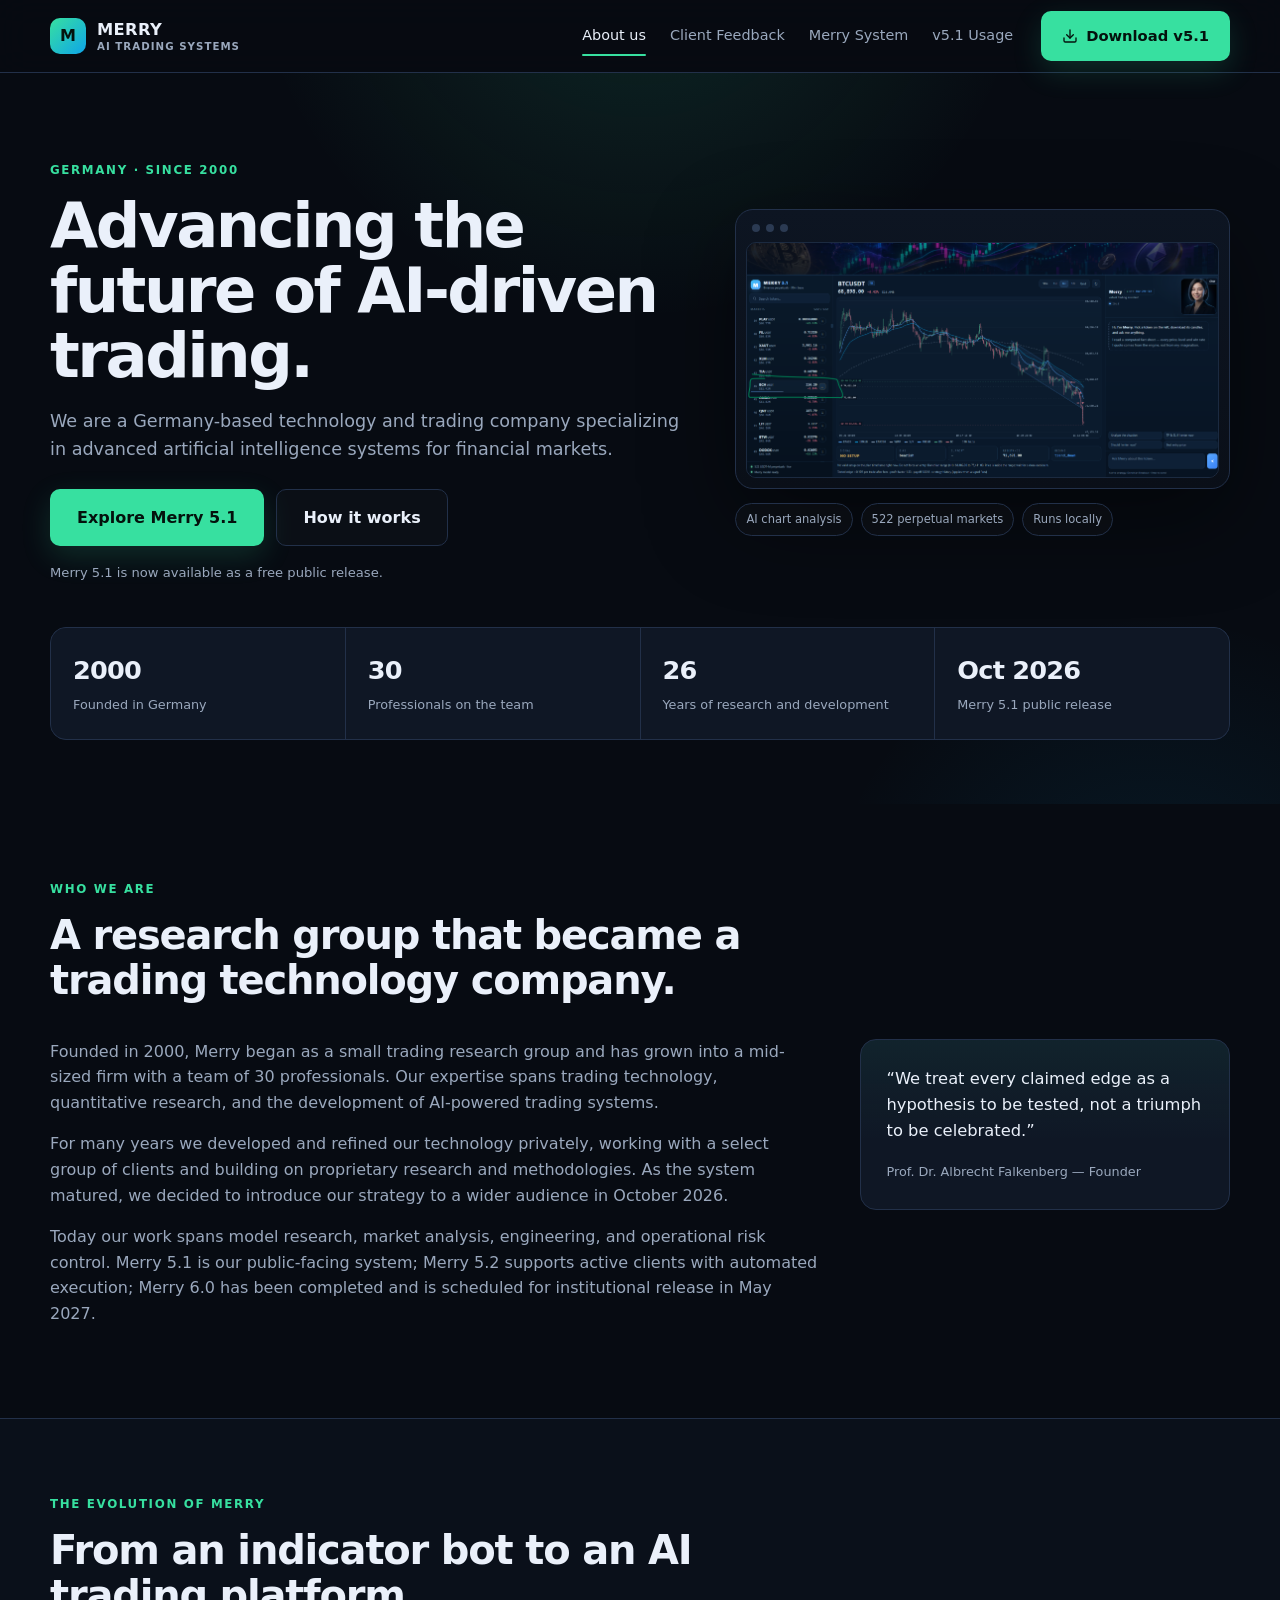
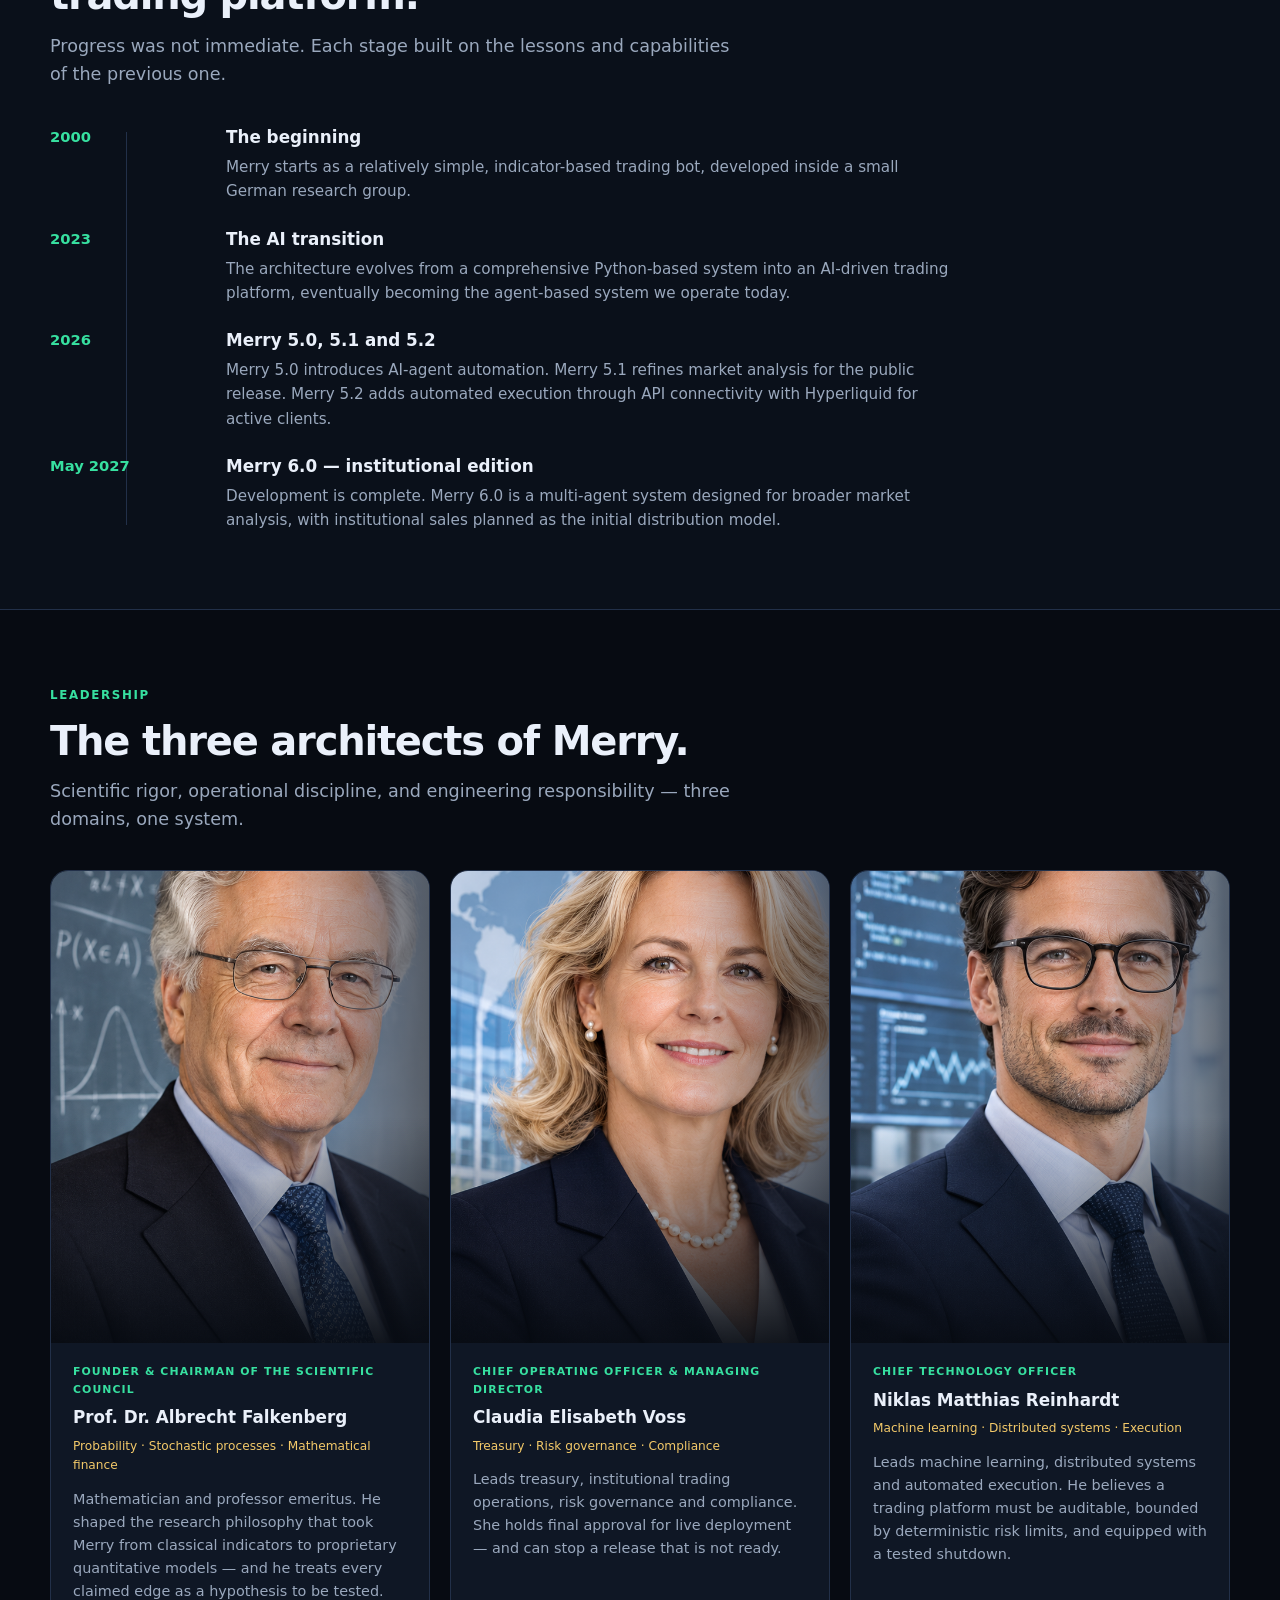
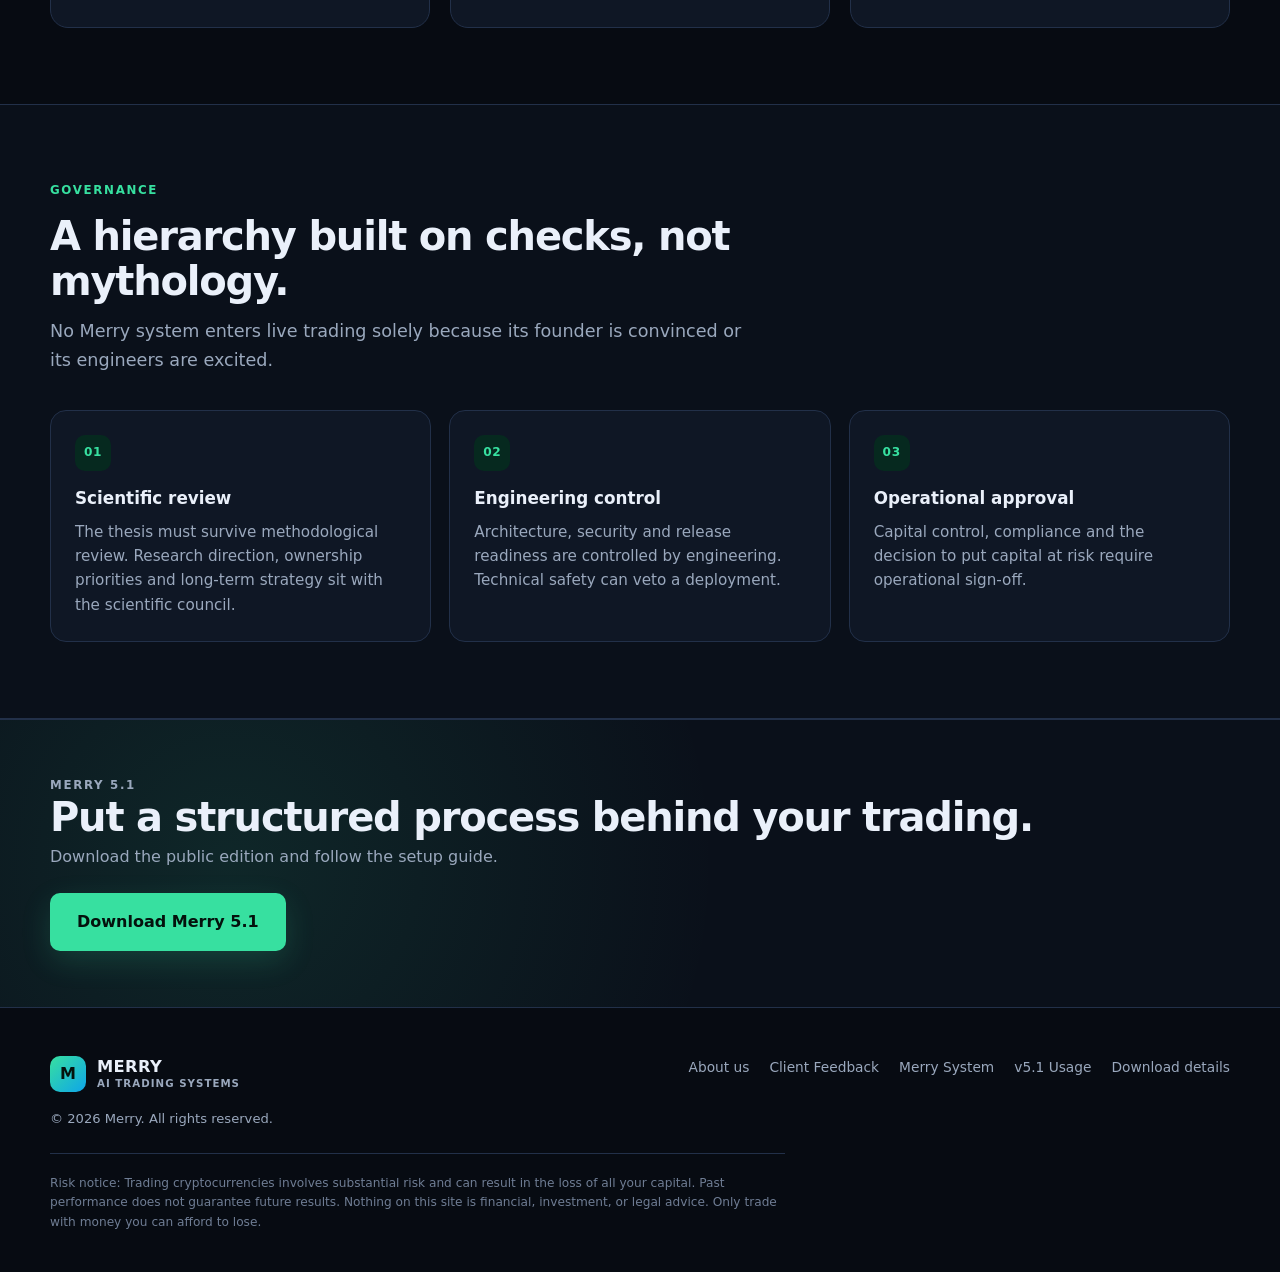
==== index.html @ 929f6ac3 "Add Merry 5.1 marketing website Static site with About, Client Feedback, Merry System, v5.1 Usage, a" ====
<!DOCTYPE html>
<html lang="en">
<head>
  <meta charset="UTF-8">
  <meta name="viewport" content="width=device-width, initial-scale=1.0">
  <title>About Us — Merry | AI Trading Systems</title>
  <meta name="description" content="Merry is a Germany-based technology and trading company founded in 2000, specializing in AI systems for financial markets. Meet the team behind Merry 5.1.">
  <link rel="stylesheet" href="styles.css">
</head>
<body>
  <header class="site-header">
    <div class="container header-inner">
      <a class="brand" href="index.html">
        <span class="brand-mark">M</span>
        <span class="brand-name">MERRY<small>AI Trading Systems</small></span>
      </a>
      <nav class="nav">
        <a href="index.html" class="active">About us</a>
        <a href="testimonials.html">Client Feedback</a>
        <a href="system.html">Merry System</a>
        <a href="guide.html">v5.1 Usage</a>
      </nav>
      <a class="btn btn-primary header-cta" href="https://github.com/MerryBestTrading/Merry_5.1/releases/download/v5.1/Merry_5.1.rar">
        <svg width="16" height="16" viewBox="0 0 24 24" fill="none" stroke="currentColor" stroke-width="2" stroke-linecap="round" stroke-linejoin="round" aria-hidden="true"><path d="M21 15v4a2 2 0 0 1-2 2H5a2 2 0 0 1-2-2v-4"/><polyline points="7 10 12 15 17 10"/><line x1="12" y1="15" x2="12" y2="3"/></svg>
        Download v5.1
      </a>
    </div>
  </header>

  <main>
    <section class="hero">
      <div class="container">
        <div class="hero-grid">
          <div class="hero-copy">
            <p class="eyebrow">Germany · Since 2000</p>
            <h1>Advancing the future of AI-driven trading.</h1>
            <p class="lead">We are a Germany-based technology and trading company specializing in advanced artificial intelligence systems for financial markets.</p>
            <div class="actions">
              <a class="btn btn-primary btn-large" href="system.html">Explore Merry 5.1</a>
              <a class="btn btn-ghost btn-large" href="guide.html">How it works</a>
            </div>
            <p class="fineprint">Merry 5.1 is now available as a free public release.</p>
          </div>
          <div class="hero-visual">
            <div class="app-frame">
              <div class="app-bar"><span></span><span></span><span></span></div>
              <img src="assets/usage/04.png" alt="The Merry 5.1 interface showing a BTCUSDT chart and the Merry assistant">
            </div>
            <div class="hero-chips">
              <span class="chip">AI chart analysis</span>
              <span class="chip">522 perpetual markets</span>
              <span class="chip">Runs locally</span>
            </div>
          </div>
        </div>

        <div class="stats">
          <div class="stat"><strong>2000</strong><span>Founded in Germany</span></div>
          <div class="stat"><strong>30</strong><span>Professionals on the team</span></div>
          <div class="stat"><strong>26</strong><span>Years of research and development</span></div>
          <div class="stat"><strong>Oct 2026</strong><span>Merry 5.1 public release</span></div>
        </div>
      </div>
    </section>

    <section class="section">
      <div class="container">
        <div class="section-head">
          <p class="eyebrow">Who we are</p>
          <h2>A research group that became a trading technology company.</h2>
        </div>
        <div class="split">
          <div>
            <p>Founded in 2000, Merry began as a small trading research group and has grown into a mid-sized firm with a team of 30 professionals. Our expertise spans trading technology, quantitative research, and the development of AI-powered trading systems.</p>
            <p>For many years we developed and refined our technology privately, working with a select group of clients and building on proprietary research and methodologies. As the system matured, we decided to introduce our strategy to a wider audience in October 2026.</p>
            <p>Today our work spans model research, market analysis, engineering, and operational risk control. Merry 5.1 is our public-facing system; Merry 5.2 supports active clients with automated execution; Merry 6.0 has been completed and is scheduled for institutional release in May 2027.</p>
          </div>
          <aside class="quote-card">
            <p>“We treat every claimed edge as a hypothesis to be tested, not a triumph to be celebrated.”</p>
            <cite>Prof. Dr. Albrecht Falkenberg — Founder</cite>
          </aside>
        </div>
      </div>
    </section>

    <section class="section section-alt">
      <div class="container">
        <div class="section-head">
          <p class="eyebrow">The evolution of Merry</p>
          <h2>From an indicator bot to an AI trading platform.</h2>
          <p class="lead">Progress was not immediate. Each stage built on the lessons and capabilities of the previous one.</p>
        </div>
        <div class="timeline">
          <div class="tl-item">
            <span class="tl-year">2000</span>
            <div>
              <h3>The beginning</h3>
              <p>Merry starts as a relatively simple, indicator-based trading bot, developed inside a small German research group.</p>
            </div>
          </div>
          <div class="tl-item">
            <span class="tl-year">2023</span>
            <div>
              <h3>The AI transition</h3>
              <p>The architecture evolves from a comprehensive Python-based system into an AI-driven trading platform, eventually becoming the agent-based system we operate today.</p>
            </div>
          </div>
          <div class="tl-item">
            <span class="tl-year">2026</span>
            <div>
              <h3>Merry 5.0, 5.1 and 5.2</h3>
              <p>Merry 5.0 introduces AI-agent automation. Merry 5.1 refines market analysis for the public release. Merry 5.2 adds automated execution through API connectivity with Hyperliquid for active clients.</p>
            </div>
          </div>
          <div class="tl-item">
            <span class="tl-year">May 2027</span>
            <div>
              <h3>Merry 6.0 — institutional edition</h3>
              <p>Development is complete. Merry 6.0 is a multi-agent system designed for broader market analysis, with institutional sales planned as the initial distribution model.</p>
            </div>
          </div>
        </div>
      </div>
    </section>

    <section class="section">
      <div class="container">
        <div class="section-head">
          <p class="eyebrow">Leadership</p>
          <h2>The three architects of Merry.</h2>
          <p class="lead">Scientific rigor, operational discipline, and engineering responsibility — three domains, one system.</p>
        </div>
        <div class="team-grid">
          <article class="team-card">
            <div class="team-photo">
              <img src="assets/team/albrecht-portrait.png" alt="Prof. Dr. Albrecht Falkenberg">
            </div>
            <div class="team-body">
              <p class="team-role">Founder &amp; Chairman of the Scientific Council</p>
              <h3>Prof. Dr. Albrecht Falkenberg</h3>
              <p class="team-focus">Probability · Stochastic processes · Mathematical finance</p>
              <p>Mathematician and professor emeritus. He shaped the research philosophy that took Merry from classical indicators to proprietary quantitative models — and he treats every claimed edge as a hypothesis to be tested.</p>
            </div>
          </article>
          <article class="team-card">
            <div class="team-photo">
              <img src="assets/team/elisabeth-portrait.png" alt="Claudia Elisabeth Voss">
            </div>
            <div class="team-body">
              <p class="team-role">Chief Operating Officer &amp; Managing Director</p>
              <h3>Claudia Elisabeth Voss</h3>
              <p class="team-focus">Treasury · Risk governance · Compliance</p>
              <p>Leads treasury, institutional trading operations, risk governance and compliance. She holds final approval for live deployment — and can stop a release that is not ready.</p>
            </div>
          </article>
          <article class="team-card">
            <div class="team-photo">
              <img src="assets/team/niklas-portrait.png" alt="Niklas Matthias Reinhardt">
            </div>
            <div class="team-body">
              <p class="team-role">Chief Technology Officer</p>
              <h3>Niklas Matthias Reinhardt</h3>
              <p class="team-focus">Machine learning · Distributed systems · Execution</p>
              <p>Leads machine learning, distributed systems and automated execution. He believes a trading platform must be auditable, bounded by deterministic risk limits, and equipped with a tested shutdown.</p>
            </div>
          </article>
        </div>
      </div>
    </section>

    <section class="section section-alt">
      <div class="container">
        <div class="section-head">
          <p class="eyebrow">Governance</p>
          <h2>A hierarchy built on checks, not mythology.</h2>
          <p class="lead">No Merry system enters live trading solely because its founder is convinced or its engineers are excited.</p>
        </div>
        <div class="grid grid-3">
          <article class="card">
            <div class="icon">01</div>
            <h3>Scientific review</h3>
            <p>The thesis must survive methodological review. Research direction, ownership priorities and long-term strategy sit with the scientific council.</p>
          </article>
          <article class="card">
            <div class="icon">02</div>
            <h3>Engineering control</h3>
            <p>Architecture, security and release readiness are controlled by engineering. Technical safety can veto a deployment.</p>
          </article>
          <article class="card">
            <div class="icon">03</div>
            <h3>Operational approval</h3>
            <p>Capital control, compliance and the decision to put capital at risk require operational sign-off.</p>
          </article>
        </div>
      </div>
    </section>

    <section class="cta-band">
      <div class="container cta-inner">
        <div>
          <p class="eyebrow">Merry 5.1</p>
          <h2>Put a structured process behind your trading.</h2>
          <p>Download the public edition and follow the setup guide.</p>
        </div>
        <a class="btn btn-primary btn-large" href="https://github.com/MerryBestTrading/Merry_5.1/releases/download/v5.1/Merry_5.1.rar">Download Merry 5.1</a>
      </div>
    </section>
  </main>

  <footer class="site-footer">
    <div class="container footer-inner">
      <div>
        <a class="brand" href="index.html">
          <span class="brand-mark">M</span>
          <span class="brand-name">MERRY<small>AI Trading Systems</small></span>
        </a>
        <p class="fineprint mt-16">© 2026 Merry. All rights reserved.</p>
      </div>
      <nav class="footer-nav">
        <a href="index.html">About us</a>
        <a href="testimonials.html">Client Feedback</a>
        <a href="system.html">Merry System</a>
        <a href="guide.html">v5.1 Usage</a>
        <a href="download.html">Download details</a>
      </nav>
    </div>
    <div class="container">
      <p class="risk">Risk notice: Trading cryptocurrencies involves substantial risk and can result in the loss of all your capital. Past performance does not guarantee future results. Nothing on this site is financial, investment, or legal advice. Only trade with money you can afford to lose.</p>
    </div>
  </footer>
</body>
</html>
---- styles.css ----
:root {
  --bg: #070b12;
  --bg-soft: #0a101a;
  --surface: #0f1725;
  --surface-2: #121c2d;
  --line: #223049;
  --text: #eaf0fa;
  --muted: #9aa8bd;
  --accent: #37e0a0;
  --accent-strong: #10b981;
  --accent-dark: #06291f;
  --accent-blue: #0ea5e9;
  --gold: #f3c969;
  --radius: 16px;
  --max: 1180px;
}

* { box-sizing: border-box; }

html { scroll-behavior: smooth; }

body {
  margin: 0;
  background: var(--bg);
  color: var(--text);
  font-family: ui-sans-serif, system-ui, -apple-system, "Segoe UI", Roboto, Arial, sans-serif;
  line-height: 1.6;
  -webkit-font-smoothing: antialiased;
}

a { color: inherit; text-decoration: none; }
img { max-width: 100%; display: block; }
::selection { background: rgba(55, 224, 160, 0.25); }

.container {
  width: min(100% - 40px, var(--max));
  margin-inline: auto;
}

/* ---------- Header ---------- */
.site-header {
  position: sticky;
  top: 0;
  z-index: 50;
  background: rgba(7, 11, 18, 0.86);
  backdrop-filter: blur(16px);
  border-bottom: 1px solid var(--line);
}

.header-inner {
  display: flex;
  align-items: center;
  gap: 24px;
  min-height: 72px;
}

.brand {
  display: flex;
  align-items: center;
  gap: 11px;
  font-weight: 800;
  letter-spacing: 0.02em;
  flex-shrink: 0;
}

.brand-mark {
  display: grid;
  place-items: center;
  width: 36px;
  height: 36px;
  border-radius: 10px;
  background: linear-gradient(135deg, var(--accent), var(--accent-blue));
  color: #04120d;
  font-weight: 900;
}

.brand-name {
  display: flex;
  flex-direction: column;
  line-height: 1.05;
  font-size: 1.02rem;
}

.brand-name small {
  margin-top: 3px;
  color: var(--muted);
  font-size: 0.64rem;
  font-weight: 700;
  letter-spacing: 0.1em;
  text-transform: uppercase;
}

.nav {
  display: flex;
  gap: 24px;
  margin-left: auto;
  font-size: 0.9rem;
  color: var(--muted);
}

.nav a { position: relative; padding: 6px 0; white-space: nowrap; }
.nav a:hover, .nav a.active { color: var(--text); }
.nav a.active::after {
  content: "";
  position: absolute;
  left: 0;
  right: 0;
  bottom: -2px;
  height: 2px;
  border-radius: 2px;
  background: var(--accent);
}

.header-cta { margin-left: 4px; white-space: nowrap; }

/* ---------- Buttons ---------- */
.btn {
  display: inline-flex;
  align-items: center;
  justify-content: center;
  gap: 8px;
  padding: 12px 20px;
  border-radius: 10px;
  border: 1px solid transparent;
  font-weight: 700;
  font-size: 0.92rem;
  cursor: pointer;
  transition: 180ms ease;
}

.btn-primary {
  background: var(--accent);
  color: #04120d;
  box-shadow: 0 10px 30px rgba(55, 224, 160, 0.16);
}

.btn-primary:hover {
  background: #6ff0bf;
  transform: translateY(-1px);
}

.btn-ghost {
  border-color: var(--line);
  background: rgba(255, 255, 255, 0.02);
  color: var(--text);
}

.btn-ghost:hover {
  border-color: #38506f;
  background: rgba(255, 255, 255, 0.05);
}

.btn-large { padding: 15px 26px; font-size: 1rem; }
.btn-block { width: 100%; }

/* ---------- Typography ---------- */
.eyebrow {
  margin: 0 0 14px;
  color: var(--accent);
  font-size: 0.74rem;
  font-weight: 800;
  letter-spacing: 0.14em;
  text-transform: uppercase;
}

h1 {
  margin: 0 0 18px;
  font-size: clamp(2.3rem, 5vw, 3.9rem);
  line-height: 1.04;
  letter-spacing: -0.04em;
}

h2 {
  margin: 0 0 14px;
  font-size: clamp(1.7rem, 3.4vw, 2.5rem);
  line-height: 1.12;
  letter-spacing: -0.03em;
}

h3 { margin: 0 0 8px; font-size: 1.05rem; }

.lead {
  margin: 0 0 26px;
  color: var(--muted);
  font-size: 1.1rem;
  max-width: 66ch;
}

.fineprint {
  margin: 0;
  color: var(--muted);
  font-size: 0.82rem;
}

.mt-16 { margin-top: 16px; }
.mt-24 { margin-top: 24px; }
.mt-32 { margin-top: 32px; }

/* ---------- Hero ---------- */
.hero {
  position: relative;
  padding: 88px 0 64px;
  overflow: hidden;
  background:
    radial-gradient(560px 560px at 50% -20%, rgba(55, 224, 160, 0.14), transparent 70%),
    radial-gradient(480px 480px at 90% 120%, rgba(14, 165, 233, 0.10), transparent 70%);
}

.hero-grid {
  position: relative;
  z-index: 1;
  display: grid;
  grid-template-columns: 1.12fr 0.88fr;
  gap: 56px;
  align-items: center;
}

.hero-copy { position: relative; z-index: 1; max-width: 700px; animation: rise 0.6s ease both; }

.actions {
  display: flex;
  flex-wrap: wrap;
  gap: 12px;
  margin-bottom: 16px;
}

@keyframes rise {
  from { opacity: 0; transform: translateY(12px); }
  to { opacity: 1; transform: none; }
}

/* Hero app visual */
.hero-visual { animation: rise 0.7s 0.08s ease both; }

.app-frame {
  padding: 10px;
  border: 1px solid var(--line);
  border-radius: 18px;
  background: linear-gradient(180deg, #0d1522, #0a0f18);
  box-shadow: 0 30px 90px rgba(0, 0, 0, 0.45);
}

.app-bar {
  display: flex;
  gap: 6px;
  padding: 4px 6px 10px;
}

.app-bar span {
  width: 8px;
  height: 8px;
  border-radius: 50%;
  background: #2b3a52;
}

.app-frame img {
  width: 100%;
  height: auto;
  border: 1px solid #1b2a40;
  border-radius: 10px;
}

.hero-chips {
  display: flex;
  flex-wrap: wrap;
  gap: 8px;
  margin-top: 14px;
}

.chip {
  padding: 6px 10px;
  border: 1px solid var(--line);
  border-radius: 999px;
  background: rgba(255, 255, 255, 0.02);
  color: var(--muted);
  font-size: 0.72rem;
}

/* ---------- Stats ---------- */
.stats {
  display: grid;
  grid-template-columns: repeat(4, 1fr);
  gap: 1px;
  margin-top: 44px;
  border: 1px solid var(--line);
  border-radius: 16px;
  background: var(--line);
  overflow: hidden;
}

.stat {
  padding: 22px;
  background: var(--surface);
}

.stat strong {
  display: block;
  font-size: 1.6rem;
  letter-spacing: -0.03em;
}

.stat span {
  color: var(--muted);
  font-size: 0.8rem;
}

/* ---------- Sections ---------- */
.section { padding: 76px 0; }

.section-alt {
  background: var(--bg-soft);
  border-block: 1px solid var(--line);
}

.section-head {
  max-width: 700px;
  margin-bottom: 36px;
}

.split {
  display: grid;
  grid-template-columns: 1.35fr 0.65fr;
  gap: 40px;
  align-items: start;
}

.split p {
  margin-top: 0;
  color: var(--muted);
}

.quote-card {
  padding: 26px;
  border: 1px solid var(--line);
  border-radius: var(--radius);
  background:
    linear-gradient(180deg, rgba(55, 224, 160, 0.06), transparent 60%),
    var(--surface);
}

.quote-card p {
  margin: 0 0 14px;
  color: var(--text);
  font-size: 1.02rem;
}

.quote-card cite {
  color: var(--muted);
  font-size: 0.8rem;
  font-style: normal;
}

/* ---------- Cards / grids ---------- */
.grid { display: grid; gap: 18px; }
.grid-2 { grid-template-columns: repeat(2, 1fr); }
.grid-3 { grid-template-columns: repeat(3, 1fr); }
.grid-4 { grid-template-columns: repeat(4, 1fr); }

.card {
  padding: 24px;
  border: 1px solid var(--line);
  border-radius: var(--radius);
  background: var(--surface);
  transition: 180ms ease;
}

.card:hover {
  background: var(--surface-2);
  border-color: #33445f;
}

.card p { margin: 0; color: var(--muted); font-size: 0.95rem; }

.icon {
  display: inline-grid;
  place-items: center;
  width: 36px;
  height: 36px;
  margin-bottom: 14px;
  border-radius: 10px;
  background: var(--accent-dark);
  color: var(--accent);
  font-size: 0.76rem;
  font-weight: 800;
  letter-spacing: 0.05em;
}

/* ---------- Timeline ---------- */
.timeline {
  position: relative;
  display: grid;
  gap: 22px;
  max-width: 900px;
}

.timeline::before {
  content: "";
  position: absolute;
  left: 76px;
  top: 8px;
  bottom: 8px;
  width: 1px;
  background: var(--line);
}

.tl-item {
  display: grid;
  grid-template-columns: 150px 1fr;
  gap: 26px;
  position: relative;
}

.tl-year {
  padding-top: 1px;
  color: var(--accent);
  font-size: 0.92rem;
  font-weight: 800;
}

.tl-item h3 { margin-bottom: 4px; }
.tl-item p { margin: 0; color: var(--muted); font-size: 0.95rem; }

/* ---------- Team ---------- */
.team-grid {
  display: grid;
  grid-template-columns: repeat(3, 1fr);
  gap: 20px;
}

.team-card {
  border: 1px solid var(--line);
  border-radius: 18px;
  background: var(--surface);
  overflow: hidden;
}

.team-photo {
  position: relative;
  aspect-ratio: 4 / 5;
  overflow: hidden;
  background: #0a0f18;
}

.team-photo img {
  width: 100%;
  height: 100%;
  object-fit: cover;
  object-position: left center;
  filter: saturate(0.92) contrast(1.02);
}

.team-photo::after {
  content: "";
  position: absolute;
  inset: 0;
  background:
    linear-gradient(180deg, transparent 52%, rgba(7, 11, 18, 0.92) 100%),
    linear-gradient(90deg, transparent 58%, rgba(7, 11, 18, 0.6) 100%);
}

.team-body { padding: 20px 22px 24px; }

.team-role {
  margin: 0 0 6px;
  color: var(--accent);
  font-size: 0.68rem;
  font-weight: 800;
  letter-spacing: 0.1em;
  text-transform: uppercase;
}

.team-body h3 { margin-bottom: 6px; }

.team-focus {
  margin: 0 0 12px;
  color: var(--gold);
  font-size: 0.76rem;
}

.team-body p:last-child {
  margin: 0;
  color: var(--muted);
  font-size: 0.9rem;
}

/* ---------- Feedback ---------- */
.feedback-grid {
  display: grid;
  grid-template-columns: repeat(3, 1fr);
  gap: 20px;
  align-items: stretch;
}

.feedback-card {
  display: flex;
  flex-direction: column;
  gap: 14px;
  padding: 22px;
  border: 1px solid var(--line);
  border-radius: 18px;
  background: var(--surface);
}

.feedback-head {
  display: flex;
  align-items: center;
  gap: 12px;
}

.avatar {
  width: 54px;
  height: 54px;
  border: 1px solid var(--line);
  border-radius: 50%;
  object-fit: cover;
}

.feedback-head h3 { margin: 0; font-size: 1rem; }
.feedback-head p { margin: 0; color: var(--muted); font-size: 0.76rem; }

.feedback-card blockquote {
  margin: 0;
  color: var(--text);
  font-size: 0.97rem;
  line-height: 1.65;
}

.record-link {
  margin-top: auto;
  color: var(--accent);
  font-size: 0.82rem;
  font-weight: 700;
}

.record-link:hover { text-decoration: underline; }

.record-chart {
  overflow: hidden;
  border: 1px solid var(--line);
  border-radius: 10px;
  background: #0a0f18;
}

.record-chart img { width: 100%; height: auto; }

/* ---------- Records gallery ---------- */
.record-grid {
  columns: 2;
  column-gap: 16px;
}

.record-card {
  display: block;
  break-inside: avoid;
  margin-bottom: 16px;
  overflow: hidden;
  border: 1px solid var(--line);
  border-radius: 12px;
  background: var(--surface);
  transition: 180ms ease;
}

.record-card:hover {
  border-color: var(--accent);
  transform: translateY(-2px);
}

.record-card img { width: 100%; height: auto; background: #0a0f18; }

.record-meta {
  display: flex;
  justify-content: space-between;
  gap: 8px;
  padding: 10px 12px;
  color: var(--muted);
  font-size: 0.72rem;
}

.record-meta code { font-size: 0.7rem; color: #b9c6da; }

/* ---------- Price card ---------- */
.price-card {
  position: sticky;
  top: 100px;
  padding: 26px;
  border: 1px solid #2b3d58;
  border-radius: 20px;
  background:
    radial-gradient(circle at 80% 0%, rgba(55, 224, 160, 0.12), transparent 50%),
    linear-gradient(180deg, #101a29, #0b1220);
  box-shadow: 0 30px 90px rgba(0, 0, 0, 0.38);
  animation: rise 0.6s 0.1s ease both;
}

.price-top {
  display: flex;
  align-items: center;
  justify-content: space-between;
  gap: 10px;
}

.badge {
  display: inline-flex;
  align-items: center;
  gap: 6px;
  padding: 5px 9px;
  border: 1px solid rgba(55, 224, 160, 0.28);
  border-radius: 999px;
  background: var(--accent-dark);
  color: var(--accent);
  font-size: 0.66rem;
  font-weight: 800;
  letter-spacing: 0.1em;
  text-transform: uppercase;
}

.price-label { color: var(--muted); font-size: 0.78rem; }

.price {
  margin: 16px 0 6px;
  font-size: clamp(3rem, 5vw, 4.3rem);
  font-weight: 850;
  line-height: 1;
  letter-spacing: -0.05em;
}

.price-sub {
  margin: 0 0 18px;
  color: var(--muted);
  font-size: 0.85rem;
}

.price-divider {
  height: 1px;
  margin: 20px 0 14px;
  background: var(--line);
}

.edition-row {
  display: flex;
  align-items: center;
  justify-content: space-between;
  gap: 12px;
  padding: 10px 0;
  border-bottom: 1px solid rgba(34, 48, 73, 0.6);
}

.edition-row:last-of-type { border-bottom: 0; }
.edition-row strong { display: block; font-size: 0.9rem; }
.edition-row span { color: var(--muted); font-size: 0.72rem; }

.edition-price {
  white-space: nowrap;
  font-size: 0.95rem;
  font-weight: 800;
}

.edition-price small {
  color: var(--muted);
  font-size: 0.68rem;
  font-weight: 500;
}

.price-note {
  margin: 14px 0 0;
  color: var(--muted);
  font-size: 0.68rem;
}

/* ---------- Pricing table ---------- */
.table-wrap {
  overflow-x: auto;
  border: 1px solid var(--line);
  border-radius: 14px;
}

table {
  width: 100%;
  min-width: 760px;
  border-collapse: collapse;
}

th, td {
  padding: 14px 16px;
  border-bottom: 1px solid var(--line);
  text-align: left;
  font-size: 0.9rem;
}

th {
  background: rgba(255, 255, 255, 0.02);
  color: var(--muted);
  font-size: 0.7rem;
  letter-spacing: 0.08em;
  text-transform: uppercase;
}

tr:last-child td { border-bottom: 0; }
td strong { color: var(--text); }

/* ---------- Guide ---------- */
.download-strip {
  display: flex;
  align-items: center;
  justify-content: space-between;
  gap: 20px;
  flex-wrap: wrap;
  padding: 20px 22px;
  border: 1px solid var(--line);
  border-radius: 14px;
  background: var(--surface);
  margin-bottom: 36px;
}

.download-strip strong { display: block; }
.download-strip span { color: var(--muted); font-size: 0.82rem; }

.guide-step {
  display: grid;
  grid-template-columns: 1fr 1.1fr;
  gap: 34px;
  align-items: center;
  padding: 30px 0;
  border-bottom: 1px solid var(--line);
}

.guide-step:last-child { border-bottom: 0; }

.step-label {
  margin: 0 0 8px;
  color: var(--accent);
  font-size: 0.72rem;
  font-weight: 800;
  letter-spacing: 0.12em;
  text-transform: uppercase;
}

.guide-text p { color: var(--muted); margin: 0 0 10px; }
.guide-text code {
  padding: 2px 6px;
  border: 1px solid var(--line);
  border-radius: 6px;
  background: #0a0f19;
  font-size: 0.84rem;
}

.guide-visual {
  overflow: hidden;
  border: 1px solid var(--line);
  border-radius: 14px;
  background: #0a0f18;
}

.guide-visual img { width: 100%; height: auto; }

.assistant-grid {
  display: grid;
  grid-template-columns: 1fr 1fr;
  gap: 10px;
}

.assistant-grid figure {
  margin: 0;
  overflow: hidden;
  border: 1px solid var(--line);
  border-radius: 10px;
  background: #0a0f18;
}

.assistant-grid img { width: 100%; height: auto; }

.assistant-grid figcaption {
  padding: 7px 9px;
  color: var(--muted);
  font-size: 0.68rem;
}

.note-card {
  padding: 18px 20px;
  border: 1px solid rgba(243, 201, 105, 0.28);
  border-radius: 12px;
  background: rgba(243, 201, 105, 0.05);
  color: #d9c99d;
  font-size: 0.88rem;
}

/* ---------- FAQ ---------- */
.faq {
  display: grid;
  gap: 10px;
  max-width: 880px;
}

details {
  padding: 18px 20px;
  border: 1px solid var(--line);
  border-radius: 12px;
  background: var(--surface);
}

summary { cursor: pointer; font-weight: 650; }
details p { margin: 12px 0 0; color: var(--muted); }

/* ---------- CTA ---------- */
.cta-band {
  padding: 56px 0;
  border-block: 1px solid var(--line);
  background:
    radial-gradient(circle at 18% 50%, rgba(55, 224, 160, 0.11), transparent 46%),
    var(--bg-soft);
}

.cta-inner {
  display: flex;
  align-items: center;
  justify-content: space-between;
  gap: 24px;
  flex-wrap: wrap;
}

.cta-inner h2 { margin-bottom: 4px; }
.cta-inner p { margin: 0; color: var(--muted); }

/* ---------- Footer ---------- */
.site-footer { padding: 48px 0 40px; }

.footer-inner {
  display: flex;
  align-items: flex-start;
  justify-content: space-between;
  gap: 24px;
  flex-wrap: wrap;
  margin-bottom: 24px;
}

.footer-nav {
  display: flex;
  flex-wrap: wrap;
  gap: 20px;
  color: var(--muted);
  font-size: 0.86rem;
}

.footer-nav a:hover { color: var(--text); }

.risk {
  max-width: 95ch;
  margin: 0;
  padding-top: 20px;
  border-top: 1px solid var(--line);
  color: #6f7d94;
  font-size: 0.76rem;
}

/* ---------- Responsive ---------- */
@media (max-width: 1020px) {
  .hero-grid { grid-template-columns: 1fr; gap: 40px; }
  .hero-copy { max-width: 760px; }
  .price-card { position: static; }
  .team-grid, .feedback-grid { grid-template-columns: repeat(2, 1fr); }
  .grid-4 { grid-template-columns: repeat(2, 1fr); }
  .split { grid-template-columns: 1fr; }
}

@media (max-width: 820px) {
  .header-inner { flex-wrap: wrap; padding: 12px 0; gap: 12px 20px; }
  .nav {
    order: 3;
    width: 100%;
    margin-left: 0;
    gap: 18px;
    overflow-x: auto;
    padding-bottom: 2px;
    font-size: 0.86rem;
  }
  .header-cta { margin-left: auto; }
  .grid-3 { grid-template-columns: repeat(2, 1fr); }
  .stats { grid-template-columns: repeat(2, 1fr); }
  .guide-step { grid-template-columns: 1fr; gap: 18px; }
  .record-grid { columns: 1; }
}

@media (max-width: 620px) {
  .team-grid, .feedback-grid, .grid-3, .grid-2, .grid-4 { grid-template-columns: 1fr; }
  .stats { grid-template-columns: 1fr 1fr; }
  .hero { padding: 64px 0 48px; }
  .section { padding: 56px 0; }
  .timeline::before { left: 0; }
  .tl-item { grid-template-columns: 1fr; gap: 4px; padding-left: 18px; }
  .tl-item::before {
    content: "";
    position: absolute;
    left: 0;
    top: 8px;
    width: 7px;
    height: 7px;
    border-radius: 50%;
    background: var(--accent);
    transform: translateX(-3px);
  }
  .assistant-grid { grid-template-columns: 1fr; }
  .cta-inner { align-items: flex-start; }
  .record-meta { flex-direction: column; }
  .nav { gap: 14px; font-size: 0.82rem; }
  .header-cta { padding: 10px 14px; font-size: 0.84rem; }
}

@media (max-width: 380px) {
  .nav { gap: 8px; font-size: 0.78rem; }
}

@media (prefers-reduced-motion: reduce) {
  *, *::before, *::after { animation: none !important; transition: none !important; }
  html { scroll-behavior: auto; }
}
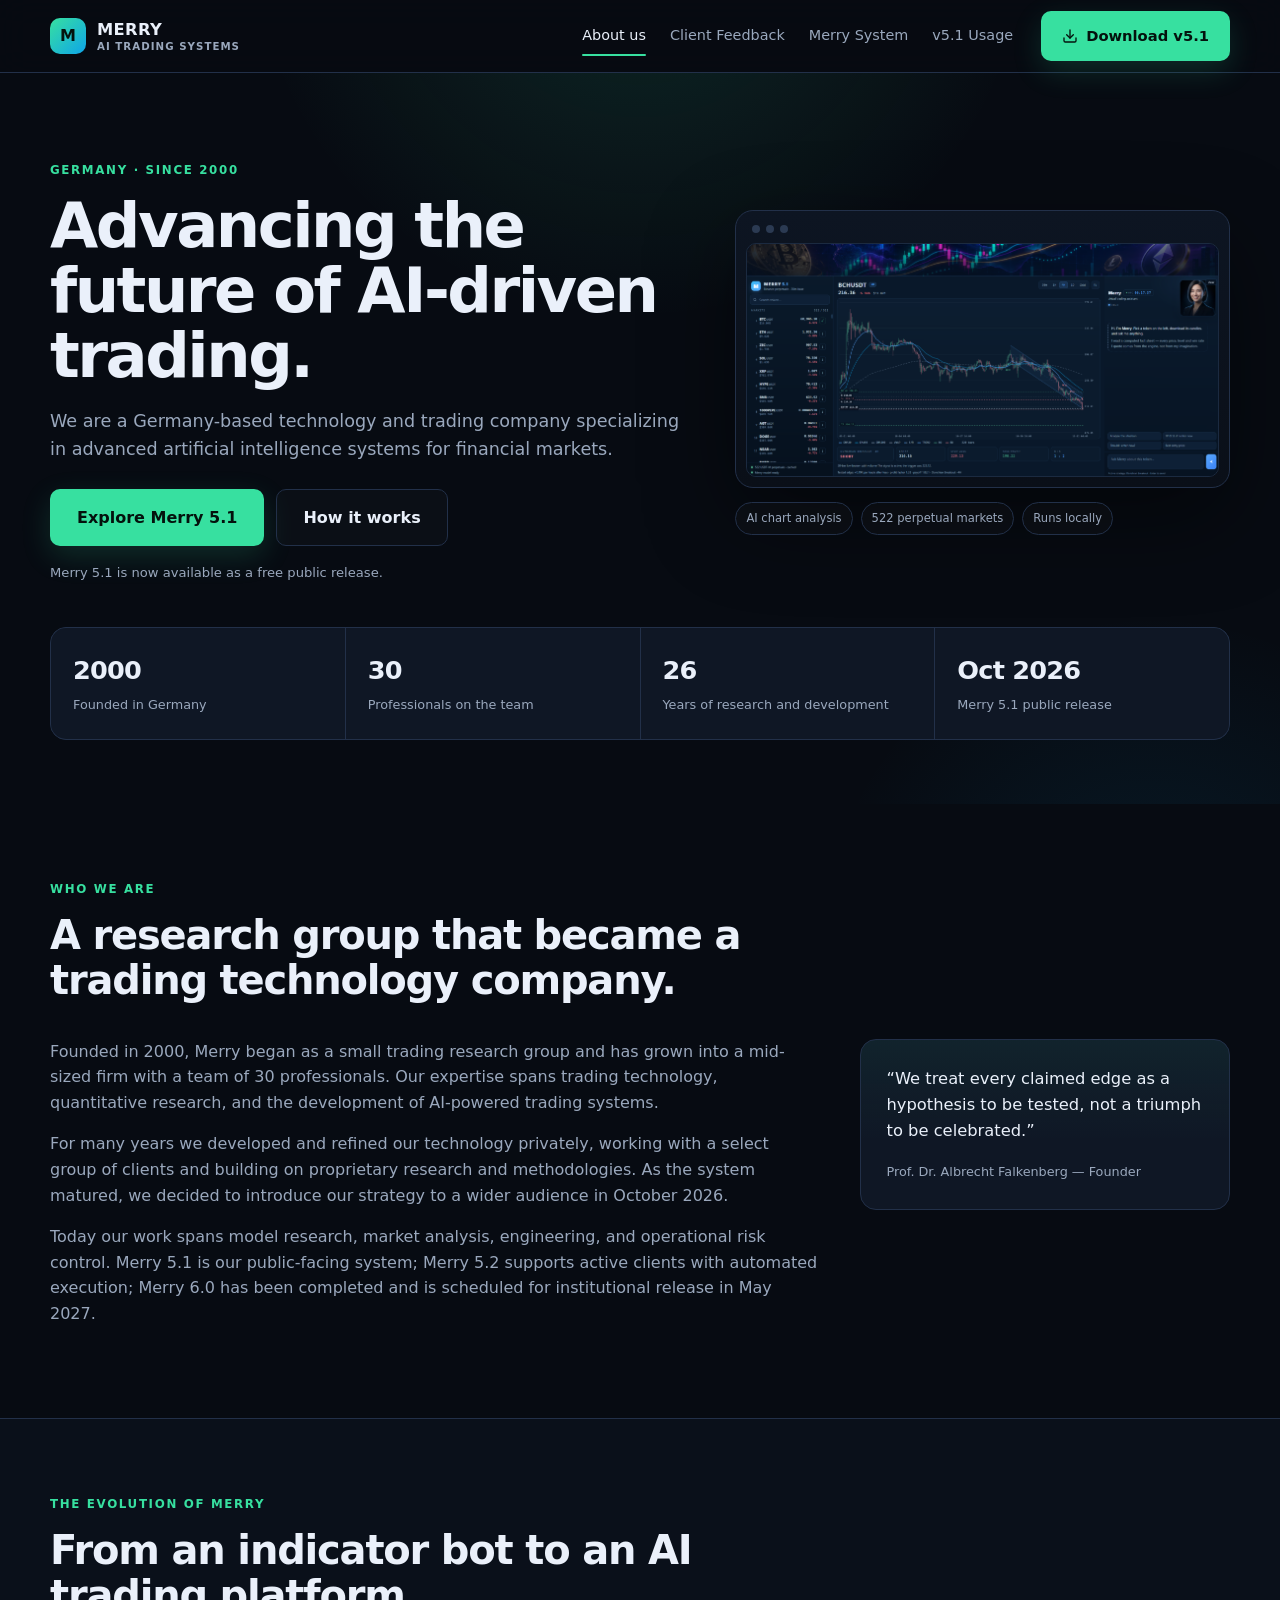
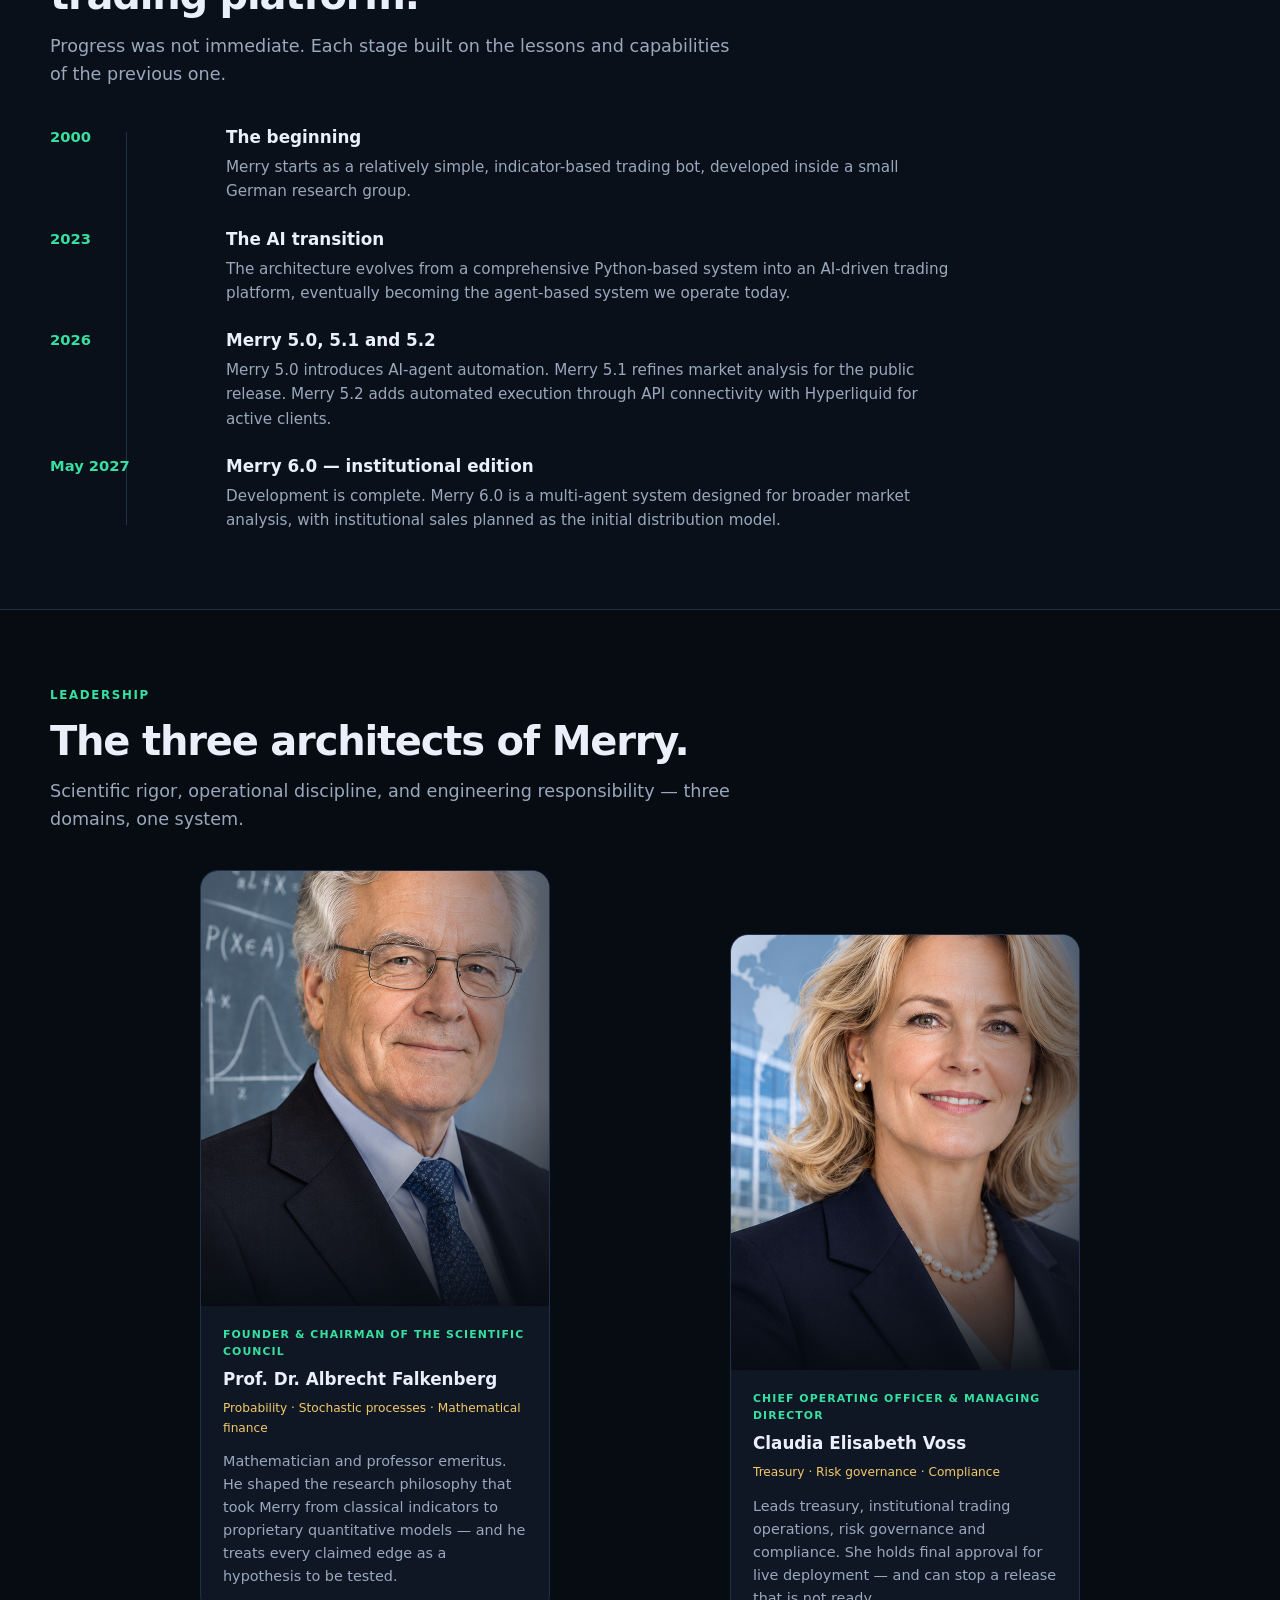
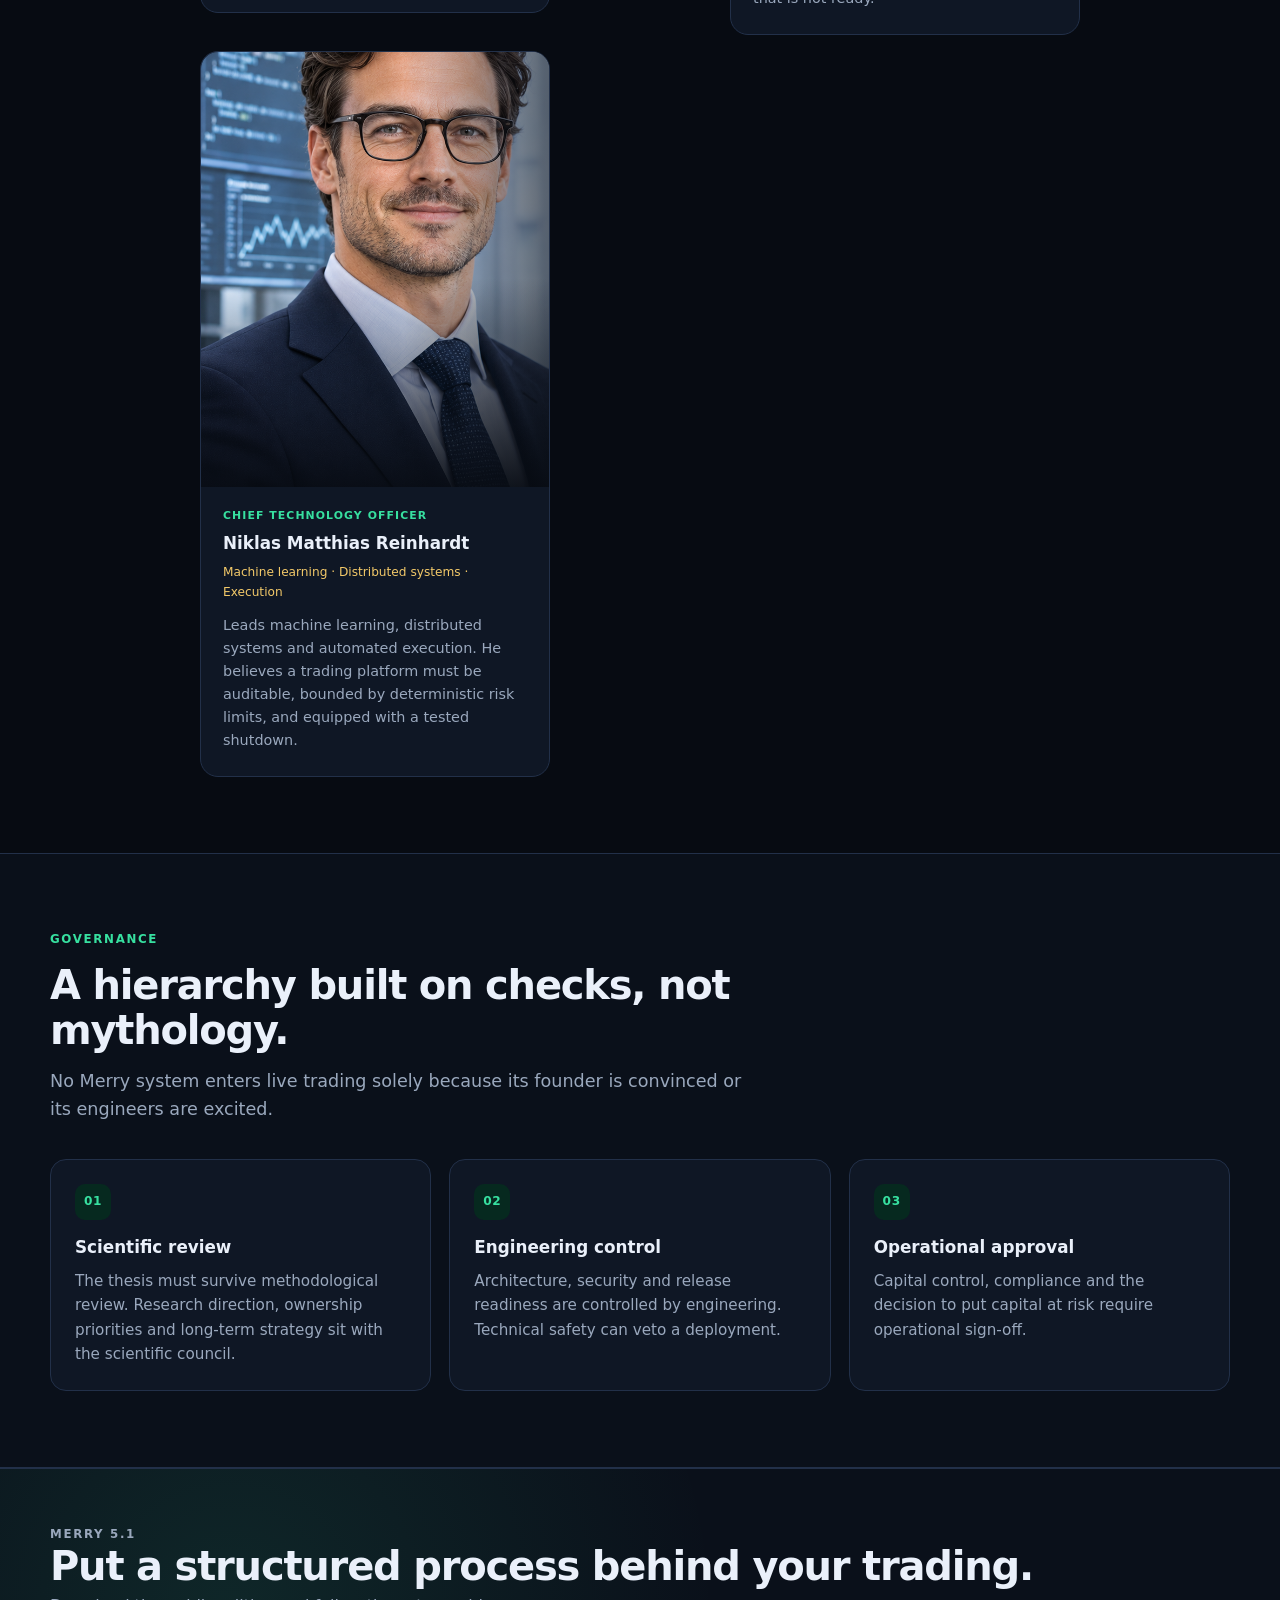
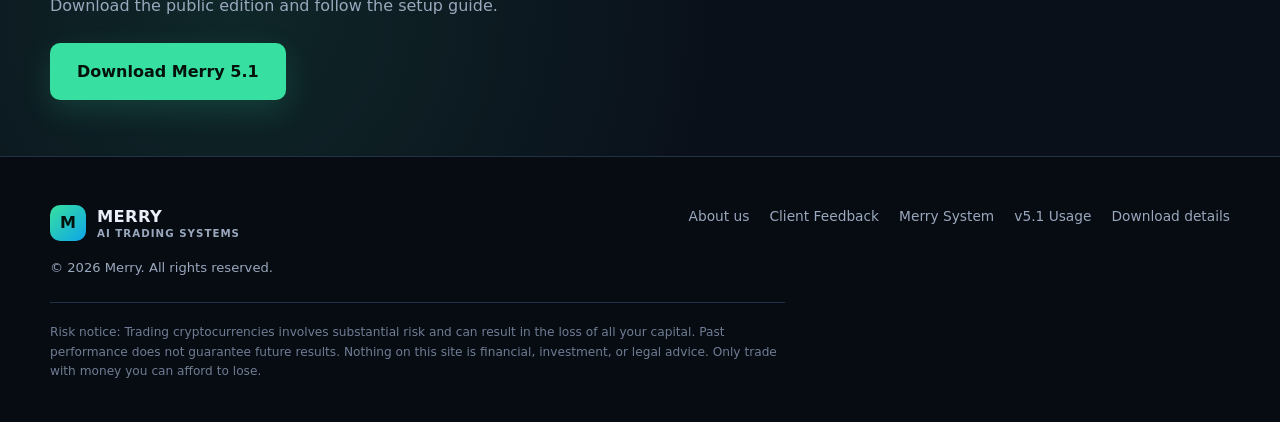
==== commit 75673fbe: "Update About hero, stagger founders, refine guide download step Use the new Merry 5.1 UI screenshot " ====
--- a/index.html
+++ b/index.html
@@ -44,7 +44,7 @@
           <div class="hero-visual">
             <div class="app-frame">
               <div class="app-bar"><span></span><span></span><span></span></div>
-              <img src="assets/usage/04.png" alt="The Merry 5.1 interface showing a BTCUSDT chart and the Merry assistant">
+              <img src="assets/hero-merry-51.png" alt="The Merry 5.1 interface showing a BCHUSDT chart, the market list, and the Merry assistant">
             </div>
             <div class="hero-chips">
               <span class="chip">AI chart analysis</span>
--- a/styles.css
+++ b/styles.css
@@ -423,15 +423,32 @@
 /* ---------- Team ---------- */
 .team-grid {
   display: grid;
-  grid-template-columns: repeat(3, 1fr);
-  gap: 20px;
+  grid-template-columns: 1fr 1fr;
+  gap: 40px 64px;
+  align-items: start;
+  max-width: 880px;
+  margin-inline: auto;
 }
 
 .team-card {
+  width: min(100%, 350px);
   border: 1px solid var(--line);
   border-radius: 18px;
   background: var(--surface);
   overflow: hidden;
+}
+
+.team-card:nth-child(1) { justify-self: start; }
+
+.team-card:nth-child(2) {
+  justify-self: end;
+  margin-top: 64px;
+}
+
+.team-card:nth-child(3) {
+  grid-column: 1;
+  justify-self: start;
+  margin-top: -24px;
 }
 
 .team-photo {
@@ -752,6 +769,84 @@
 }
 
 .guide-visual img { width: 100%; height: auto; }
+
+.guide-visual-file {
+  display: grid;
+  place-items: center;
+  min-height: 240px;
+  padding: 28px;
+  overflow: visible;
+  border: 0;
+  background: transparent;
+}
+
+.file-display {
+  display: flex;
+  align-items: center;
+  gap: 18px;
+  width: 100%;
+  max-width: 440px;
+  padding: 20px 22px;
+  border: 1px solid #2b3d58;
+  border-radius: 16px;
+  background: linear-gradient(180deg, #101a29, #0b1220);
+  box-shadow: 0 24px 60px rgba(0, 0, 0, 0.35);
+}
+
+.file-display-icon {
+  position: relative;
+  display: grid;
+  place-items: center;
+  flex-shrink: 0;
+  width: 64px;
+  height: 78px;
+  border: 1px solid #2b3d58;
+  border-radius: 10px;
+  background: linear-gradient(160deg, #1b2a44, #0c1524);
+  color: var(--accent);
+}
+
+.file-display-icon svg {
+  width: 30px;
+  height: 30px;
+  margin-bottom: 12px;
+}
+
+.file-display-icon span {
+  position: absolute;
+  right: 0;
+  bottom: 7px;
+  left: 0;
+  color: var(--muted);
+  font-size: 0.58rem;
+  font-weight: 800;
+  letter-spacing: 0.12em;
+  text-align: center;
+}
+
+.file-display-info { min-width: 0; }
+
+.file-display-label {
+  margin: 0 0 4px;
+  color: var(--accent);
+  font-size: 0.66rem;
+  font-weight: 800;
+  letter-spacing: 0.12em;
+  text-transform: uppercase;
+}
+
+.file-display-info strong {
+  display: block;
+  font-size: 1.08rem;
+  letter-spacing: -0.01em;
+}
+
+.file-display-info span {
+  display: block;
+  margin-top: 4px;
+  color: var(--muted);
+  font-size: 0.8rem;
+}
 
 .assistant-grid {
   display: grid;
@@ -878,6 +973,15 @@
   .stats { grid-template-columns: repeat(2, 1fr); }
   .guide-step { grid-template-columns: 1fr; gap: 18px; }
   .record-grid { columns: 1; }
+  .team-grid { grid-template-columns: 1fr; gap: 20px; }
+  .team-card:nth-child(1),
+  .team-card:nth-child(2),
+  .team-card:nth-child(3) {
+    grid-column: auto;
+    justify-self: stretch;
+    width: 100%;
+    margin-top: 0;
+  }
 }
 
 @media (max-width: 620px) {
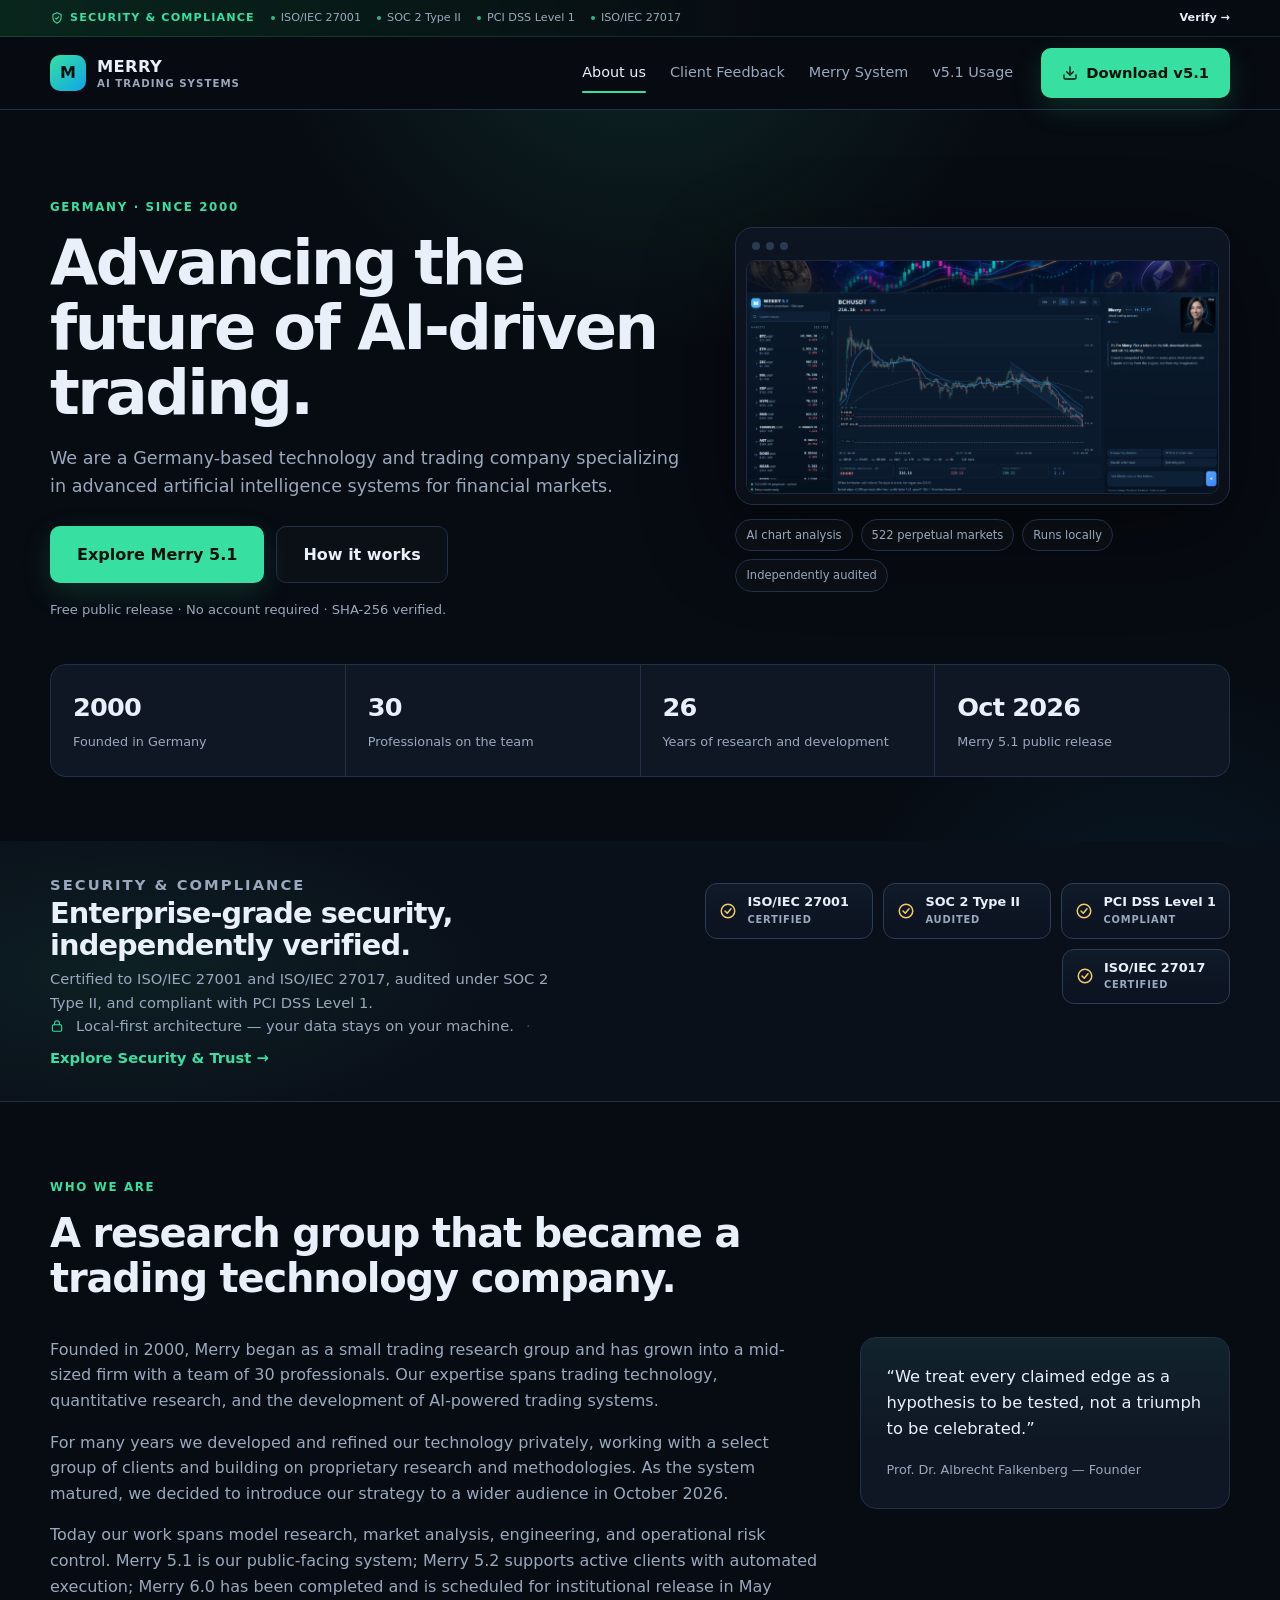
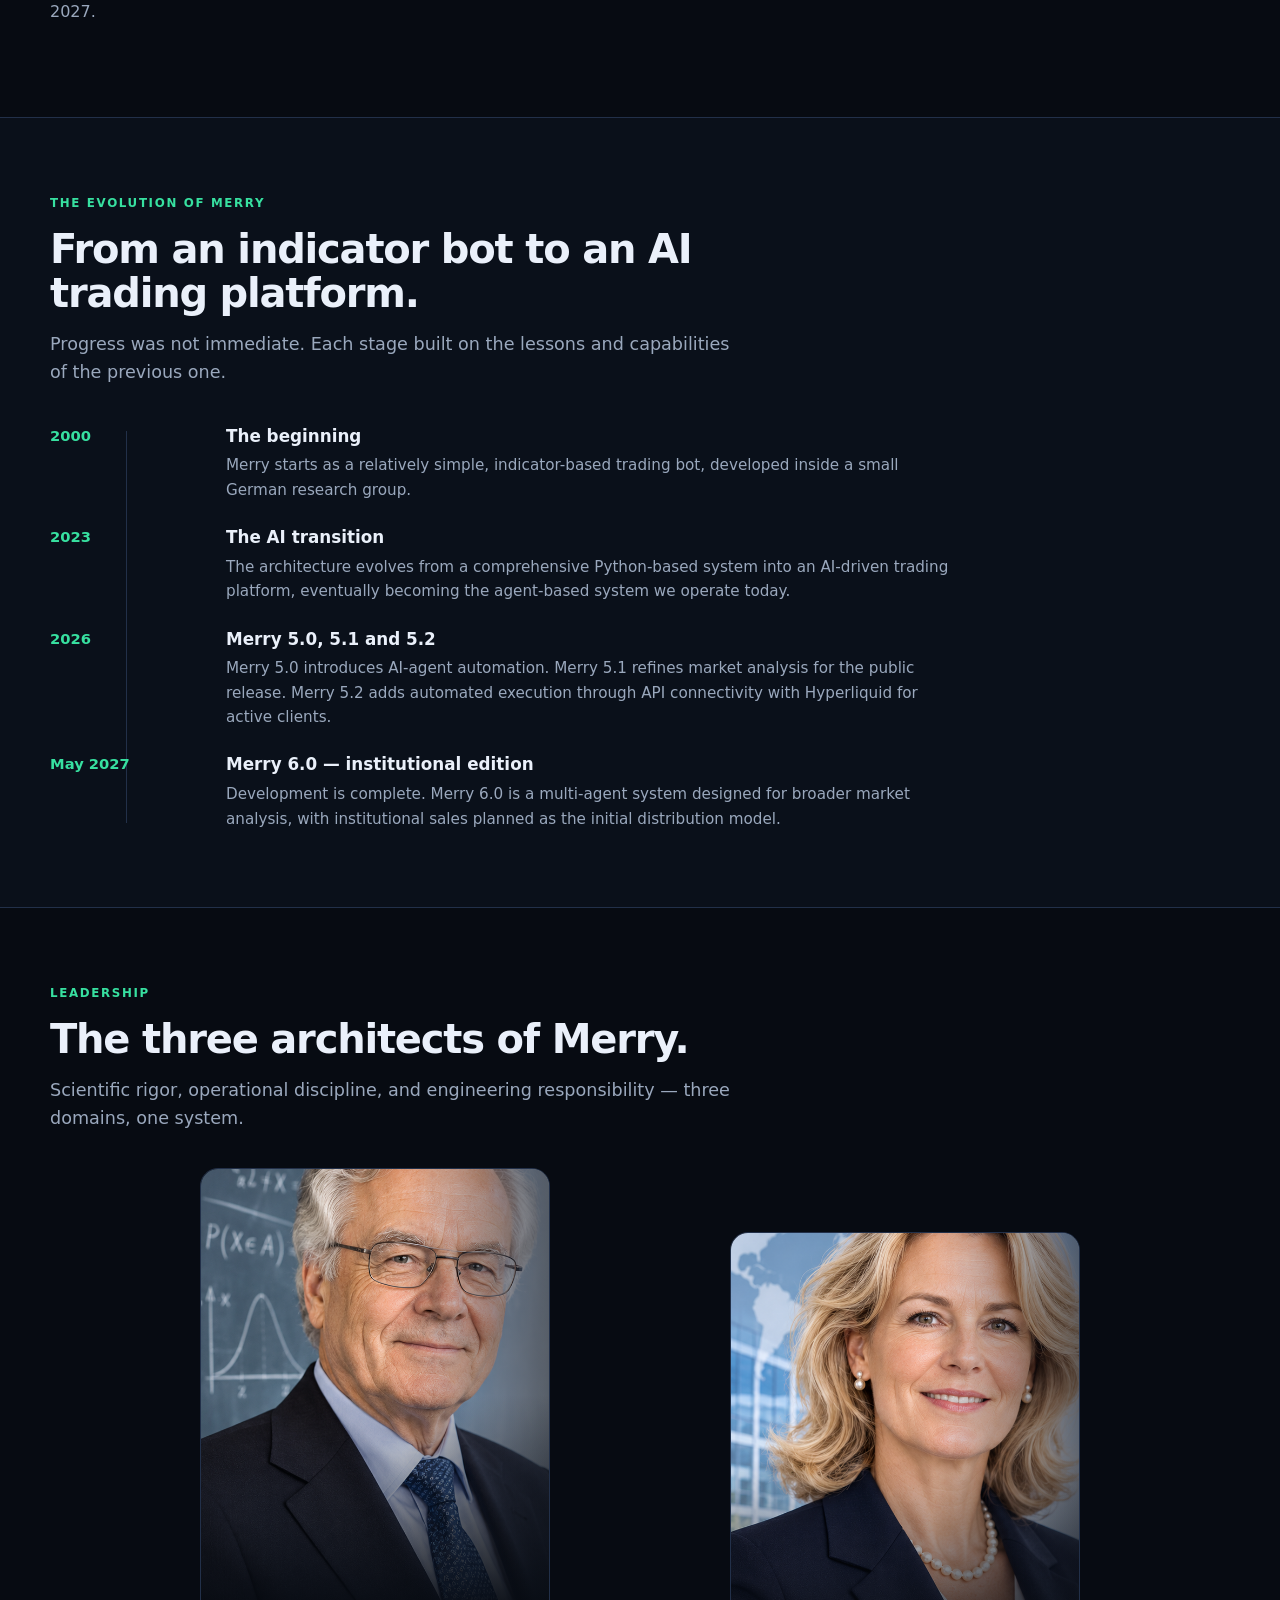
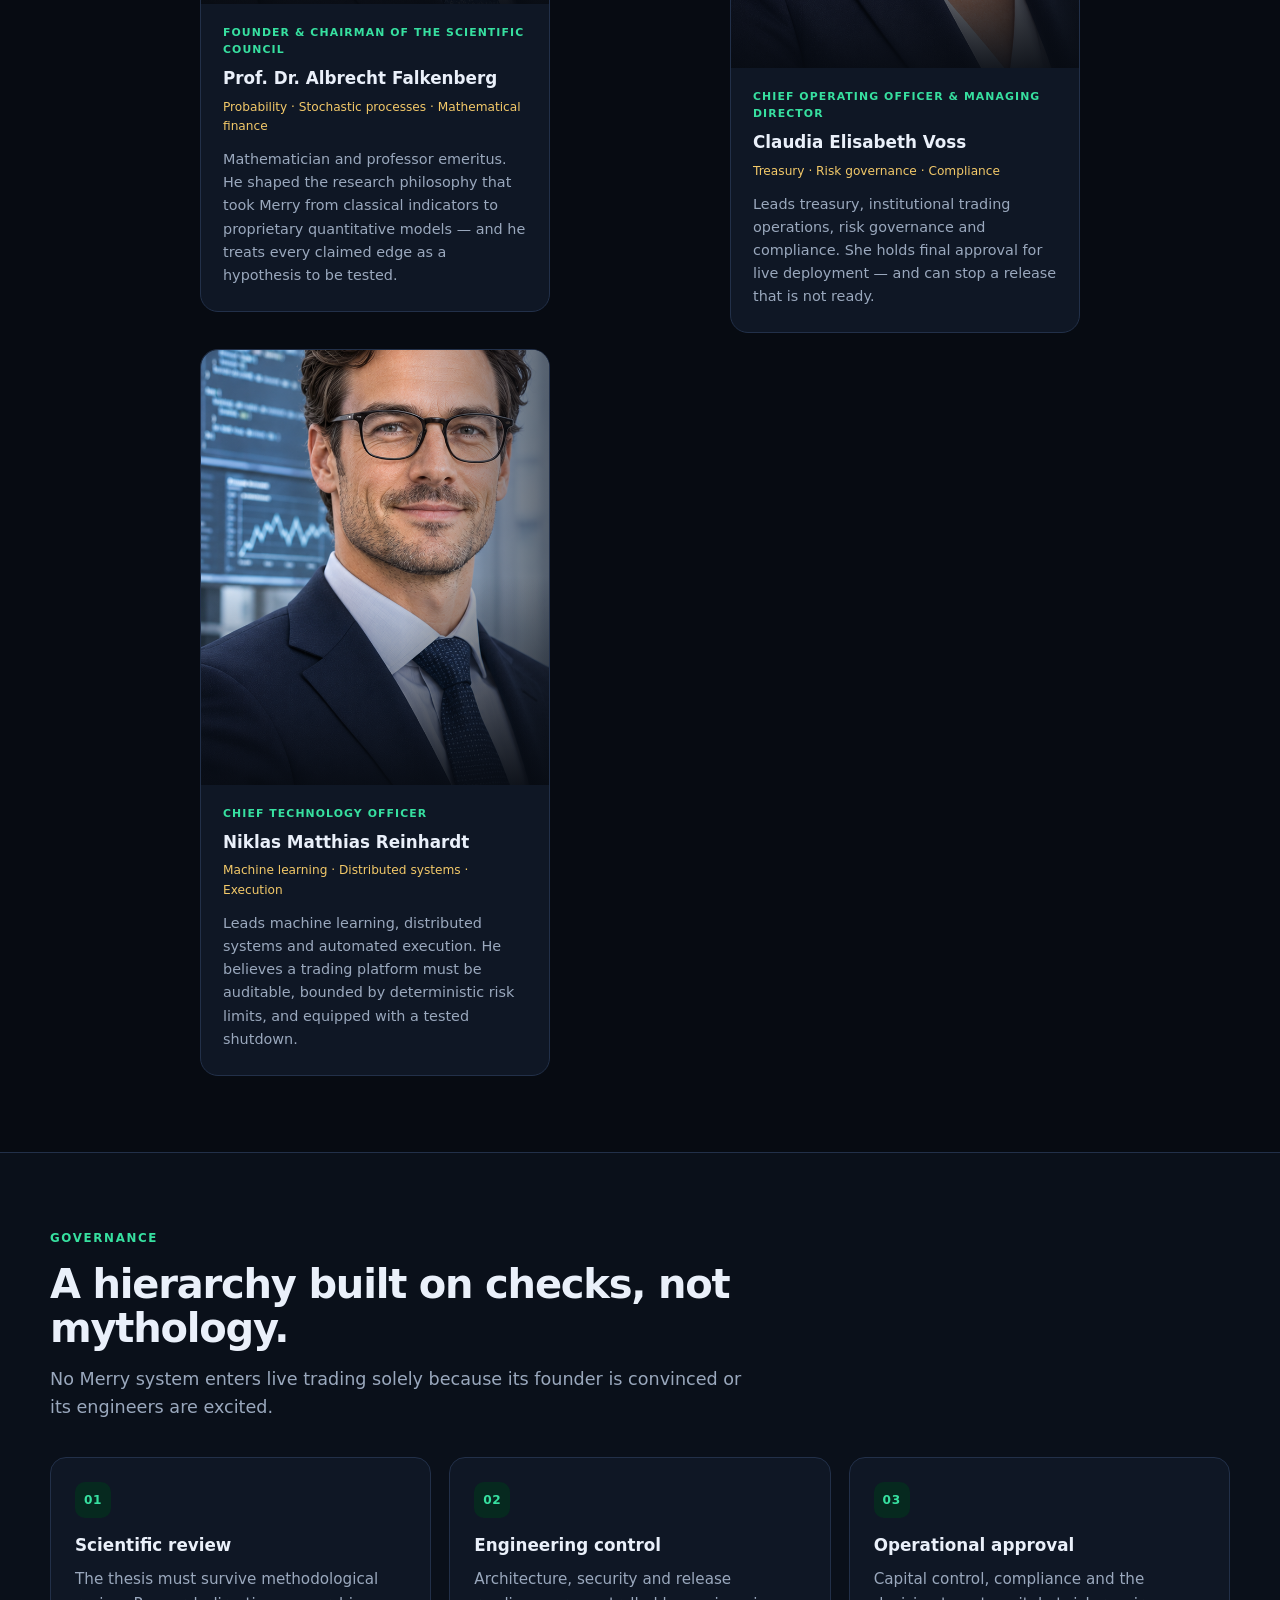
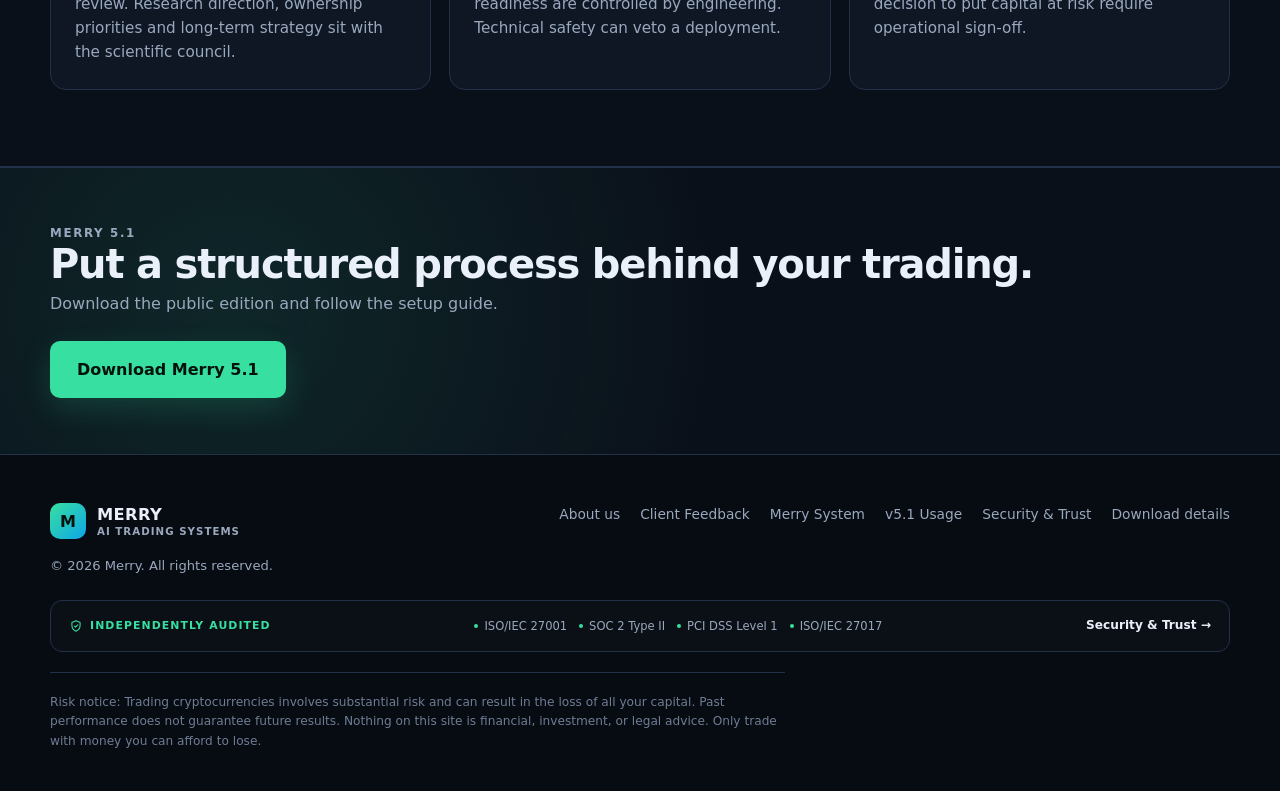
==== commit 6fa76414: "Add security and trust layer Add a global compliance bar, homepage security band, and a Security & T" ====
--- a/index.html
+++ b/index.html
@@ -3,11 +3,49 @@
 <head>
   <meta charset="UTF-8">
   <meta name="viewport" content="width=device-width, initial-scale=1.0">
+  <meta name="referrer" content="strict-origin-when-cross-origin">
+  <meta http-equiv="Content-Security-Policy" content="default-src 'self'; img-src 'self' data:; style-src 'self' 'unsafe-inline'; script-src 'self' 'unsafe-inline'; font-src 'self'; connect-src 'self'; base-uri 'self'; form-action 'self'">
   <title>About Us — Merry | AI Trading Systems</title>
   <meta name="description" content="Merry is a Germany-based technology and trading company founded in 2000, specializing in AI systems for financial markets. Meet the team behind Merry 5.1.">
+  <link rel="icon" href="favicon.svg" type="image/svg+xml">
+  <link rel="canonical" href="https://merrybesttrading.github.io/Merry_5.1/">
+  <meta property="og:type" content="website">
+  <meta property="og:site_name" content="Merry">
+  <meta property="og:title" content="Merry — AI Trading Systems">
+  <meta property="og:description" content="Germany-based technology and trading company specializing in AI systems for financial markets. Merry 5.1 is now available as a free public release.">
+  <meta property="og:url" content="https://merrybesttrading.github.io/Merry_5.1/">
+  <meta property="og:image" content="https://merrybesttrading.github.io/Merry_5.1/preview-index.png">
   <link rel="stylesheet" href="styles.css">
+  <script type="application/ld+json">
+  {
+    "@context": "https://schema.org",
+    "@type": "Organization",
+    "name": "Merry",
+    "url": "https://merrybesttrading.github.io/Merry_5.1/",
+    "logo": "https://merrybesttrading.github.io/Merry_5.1/favicon.svg",
+    "foundingDate": "2000",
+    "description": "Germany-based technology and trading company specializing in AI systems for financial markets.",
+    "sameAs": ["https://github.com/MerryBestTrading/Merry_5.1"]
+  }
+  </script>
 </head>
 <body>
+  <div class="trust-bar">
+    <div class="container trust-bar-inner">
+      <span class="trust-bar-label">
+        <svg viewBox="0 0 24 24" fill="none" stroke="currentColor" stroke-width="1.8" stroke-linecap="round" stroke-linejoin="round" aria-hidden="true"><path d="M12 3l7 3v5c0 4.5-3 8-7 10-4-2-7-5.5-7-10V6z"/><path d="M9 12l2 2 4-4"/></svg>
+        <span>Security &amp; compliance</span>
+      </span>
+      <div class="trust-bar-badges">
+        <span data-short="ISO 27001">ISO/IEC 27001</span>
+        <span data-short="SOC 2">SOC 2 Type II</span>
+        <span data-short="PCI DSS L1">PCI DSS Level 1</span>
+        <span data-short="ISO 27017">ISO/IEC 27017</span>
+      </div>
+      <a class="trust-bar-link" href="security.html">Verify →</a>
+    </div>
+  </div>
+
   <header class="site-header">
     <div class="container header-inner">
       <a class="brand" href="index.html">
@@ -39,7 +77,7 @@
               <a class="btn btn-primary btn-large" href="system.html">Explore Merry 5.1</a>
               <a class="btn btn-ghost btn-large" href="guide.html">How it works</a>
             </div>
-            <p class="fineprint">Merry 5.1 is now available as a free public release.</p>
+            <p class="fineprint">Free public release · No account required · SHA-256 verified.</p>
           </div>
           <div class="hero-visual">
             <div class="app-frame">
@@ -50,6 +88,7 @@
               <span class="chip">AI chart analysis</span>
               <span class="chip">522 perpetual markets</span>
               <span class="chip">Runs locally</span>
+              <span class="chip">Independently audited</span>
             </div>
           </div>
         </div>
@@ -60,6 +99,42 @@
           <div class="stat"><strong>26</strong><span>Years of research and development</span></div>
           <div class="stat"><strong>Oct 2026</strong><span>Merry 5.1 public release</span></div>
         </div>
+      </div>
+    </section>
+
+    <section class="security-band">
+      <div class="container">
+        <div class="security-band-inner">
+          <div>
+            <p class="eyebrow">Security &amp; compliance</p>
+            <h2>Enterprise-grade security, independently verified.</h2>
+            <p>Certified to ISO/IEC 27001 and ISO/IEC 27017, audited under SOC 2 Type II, and compliant with PCI DSS Level 1.</p>
+          </div>
+          <div class="cert-row">
+            <div class="cert-pill">
+              <svg viewBox="0 0 24 24" fill="none" stroke="currentColor" stroke-width="2" stroke-linecap="round" stroke-linejoin="round" aria-hidden="true"><circle cx="12" cy="12" r="9"/><path d="M8 12l3 3 5-6"/></svg>
+              <div><strong>ISO/IEC 27001</strong><small>Certified</small></div>
+            </div>
+            <div class="cert-pill">
+              <svg viewBox="0 0 24 24" fill="none" stroke="currentColor" stroke-width="2" stroke-linecap="round" stroke-linejoin="round" aria-hidden="true"><circle cx="12" cy="12" r="9"/><path d="M8 12l3 3 5-6"/></svg>
+              <div><strong>SOC 2 Type II</strong><small>Audited</small></div>
+            </div>
+            <div class="cert-pill">
+              <svg viewBox="0 0 24 24" fill="none" stroke="currentColor" stroke-width="2" stroke-linecap="round" stroke-linejoin="round" aria-hidden="true"><circle cx="12" cy="12" r="9"/><path d="M8 12l3 3 5-6"/></svg>
+              <div><strong>PCI DSS Level 1</strong><small>Compliant</small></div>
+            </div>
+            <div class="cert-pill">
+              <svg viewBox="0 0 24 24" fill="none" stroke="currentColor" stroke-width="2" stroke-linecap="round" stroke-linejoin="round" aria-hidden="true"><circle cx="12" cy="12" r="9"/><path d="M8 12l3 3 5-6"/></svg>
+              <div><strong>ISO/IEC 27017</strong><small>Certified</small></div>
+            </div>
+          </div>
+        </div>
+        <p class="security-band-foot">
+          <svg viewBox="0 0 24 24" fill="none" stroke="currentColor" stroke-width="1.8" stroke-linecap="round" stroke-linejoin="round" aria-hidden="true"><rect x="4" y="10" width="16" height="11" rx="2"/><path d="M8 10V7a4 4 0 0 1 8 0v3"/></svg>
+          Local-first architecture — your data stays on your machine.
+          <span class="sep">·</span>
+          <a href="security.html">Explore Security &amp; Trust →</a>
+        </p>
       </div>
     </section>
 
@@ -221,10 +296,24 @@
         <a href="testimonials.html">Client Feedback</a>
         <a href="system.html">Merry System</a>
         <a href="guide.html">v5.1 Usage</a>
+        <a href="security.html">Security &amp; Trust</a>
         <a href="download.html">Download details</a>
       </nav>
     </div>
     <div class="container">
+      <div class="footer-trust">
+        <span class="footer-trust-label">
+          <svg viewBox="0 0 24 24" fill="none" stroke="currentColor" stroke-width="1.8" stroke-linecap="round" stroke-linejoin="round" aria-hidden="true"><path d="M12 3l7 3v5c0 4.5-3 8-7 10-4-2-7-5.5-7-10V6z"/><path d="M9 12l2 2 4-4"/></svg>
+          Independently audited
+        </span>
+        <div class="footer-trust-badges">
+          <span data-short="ISO 27001">ISO/IEC 27001</span>
+          <span data-short="SOC 2">SOC 2 Type II</span>
+          <span data-short="PCI DSS L1">PCI DSS Level 1</span>
+          <span data-short="ISO 27017">ISO/IEC 27017</span>
+        </div>
+        <a class="footer-trust-link" href="security.html">Security &amp; Trust →</a>
+      </div>
       <p class="risk">Risk notice: Trading cryptocurrencies involves substantial risk and can result in the loss of all your capital. Past performance does not guarantee future results. Nothing on this site is financial, investment, or legal advice. Only trade with money you can afford to lose.</p>
     </div>
   </footer>
--- a/styles.css
+++ b/styles.css
@@ -731,6 +731,7 @@
 
 .download-strip strong { display: block; }
 .download-strip span { color: var(--muted); font-size: 0.82rem; }
+.download-strip code { word-break: break-all; overflow-wrap: anywhere; }
 
 .guide-step {
   display: grid;
@@ -947,6 +948,415 @@
   font-size: 0.76rem;
 }
 
+/* ---------- Trust & security ---------- */
+.trust-bar {
+  position: relative;
+  z-index: 55;
+  border-bottom: 1px solid rgba(55, 224, 160, 0.16);
+  background:
+    linear-gradient(90deg, rgba(16, 185, 129, 0.13), rgba(7, 11, 18, 0.94) 60%),
+    #07100d;
+  color: var(--muted);
+  font-size: 0.7rem;
+}
+
+.trust-bar-inner {
+  display: flex;
+  align-items: center;
+  gap: 16px;
+  min-height: 36px;
+  overflow-x: auto;
+  white-space: nowrap;
+  scrollbar-width: none;
+}
+
+.trust-bar-inner::-webkit-scrollbar { display: none; }
+
+.trust-bar-label {
+  display: inline-flex;
+  align-items: center;
+  gap: 6px;
+  flex-shrink: 0;
+  color: var(--accent);
+  font-weight: 800;
+  letter-spacing: 0.1em;
+  text-transform: uppercase;
+}
+
+.trust-bar-label svg {
+  width: 14px;
+  height: 14px;
+}
+
+.trust-bar-badges {
+  display: flex;
+  align-items: center;
+  gap: 16px;
+  flex-shrink: 0;
+}
+
+.trust-bar-badges span {
+  display: inline-flex;
+  align-items: center;
+  gap: 6px;
+}
+
+.trust-bar-badges span::before {
+  content: "";
+  width: 4px;
+  height: 4px;
+  border-radius: 50%;
+  background: var(--accent);
+  opacity: 0.8;
+}
+
+.trust-bar-link {
+  margin-left: auto;
+  flex-shrink: 0;
+  color: var(--text);
+  font-weight: 700;
+}
+
+.trust-bar-link:hover { color: var(--accent); }
+
+/* ---------- Security band ---------- */
+.security-band {
+  padding: 32px 0;
+  border-bottom: 1px solid var(--line);
+  background:
+    radial-gradient(520px 220px at 10% 50%, rgba(55, 224, 160, 0.08), transparent 70%),
+    var(--bg-soft);
+}
+
+.security-band-inner {
+  display: grid;
+  grid-template-columns: 1.05fr 1.35fr;
+  gap: 24px 40px;
+  align-items: center;
+}
+
+.security-band h2 {
+  margin: 0 0 6px;
+  font-size: clamp(1.35rem, 2.4vw, 1.8rem);
+}
+
+.security-band p {
+  margin: 0;
+  color: var(--muted);
+  font-size: 0.92rem;
+  max-width: 58ch;
+}
+
+.cert-row {
+  display: flex;
+  flex-wrap: wrap;
+  gap: 10px;
+  justify-content: flex-end;
+}
+
+.cert-pill {
+  display: flex;
+  align-items: center;
+  gap: 10px;
+  min-width: 168px;
+  padding: 10px 13px;
+  border: 1px solid #2b3d58;
+  border-radius: 12px;
+  background: linear-gradient(180deg, #101a29, #0b1220);
+}
+
+.cert-pill svg {
+  flex-shrink: 0;
+  width: 18px;
+  height: 18px;
+  color: var(--gold);
+}
+
+.cert-pill strong {
+  display: block;
+  color: var(--text);
+  font-size: 0.8rem;
+  line-height: 1.2;
+}
+
+.cert-pill small {
+  display: block;
+  margin-top: 2px;
+  color: var(--muted);
+  font-size: 0.62rem;
+  font-weight: 700;
+  letter-spacing: 0.08em;
+  text-transform: uppercase;
+}
+
+.security-band-foot {
+  display: flex;
+  align-items: center;
+  flex-wrap: wrap;
+  gap: 8px 12px;
+  margin: 20px 0 0;
+  color: var(--muted);
+  font-size: 0.8rem;
+}
+
+.security-band-foot svg {
+  width: 14px;
+  height: 14px;
+  color: var(--accent);
+}
+
+.security-band-foot .sep { color: #3a4b66; }
+.security-band-foot a { color: var(--accent); font-weight: 700; }
+
+/* ---------- Security page ---------- */
+.security-hero .lead { max-width: 74ch; }
+
+.security-badges {
+  display: flex;
+  flex-wrap: wrap;
+  gap: 10px;
+  margin-top: 24px;
+}
+
+.security-badges .cert-pill { min-width: 0; }
+
+.cert-grid {
+  display: grid;
+  grid-template-columns: repeat(2, 1fr);
+  gap: 18px;
+}
+
+.cert-card {
+  position: relative;
+  padding: 24px;
+  border: 1px solid var(--line);
+  border-radius: 16px;
+  background: var(--surface);
+}
+
+.cert-card::before {
+  content: "";
+  position: absolute;
+  top: 0;
+  right: 24px;
+  left: 24px;
+  height: 1px;
+  background: linear-gradient(90deg, transparent, rgba(243, 201, 105, 0.55), transparent);
+}
+
+.cert-card-head {
+  display: flex;
+  align-items: center;
+  justify-content: space-between;
+  gap: 12px;
+  margin-bottom: 12px;
+}
+
+.cert-card-head svg {
+  width: 24px;
+  height: 24px;
+  color: var(--gold);
+}
+
+.cert-status {
+  color: var(--accent);
+  font-size: 0.64rem;
+  font-weight: 800;
+  letter-spacing: 0.12em;
+  text-transform: uppercase;
+}
+
+.cert-card h3 { margin-bottom: 8px; }
+
+.cert-card p {
+  margin: 0;
+  color: var(--muted);
+  font-size: 0.9rem;
+}
+
+.cert-meta {
+  margin-top: 14px !important;
+  padding-top: 12px;
+  border-top: 1px solid var(--line);
+  font-size: 0.74rem !important;
+}
+
+.control-grid {
+  display: grid;
+  grid-template-columns: repeat(3, 1fr);
+  gap: 18px;
+}
+
+.control-card {
+  padding: 22px;
+  border: 1px solid var(--line);
+  border-radius: 14px;
+  background: var(--surface);
+}
+
+.control-card svg {
+  width: 22px;
+  height: 22px;
+  margin-bottom: 12px;
+  color: var(--accent);
+}
+
+.control-card h3 { margin-bottom: 6px; }
+
+.control-card p {
+  margin: 0;
+  color: var(--muted);
+  font-size: 0.88rem;
+}
+
+.security-points {
+  display: flex;
+  flex-wrap: wrap;
+  gap: 10px 18px;
+  margin-top: 18px;
+}
+
+.security-points span {
+  display: inline-flex;
+  align-items: center;
+  gap: 7px;
+  color: var(--text);
+  font-size: 0.84rem;
+  font-weight: 600;
+}
+
+.security-points svg {
+  width: 15px;
+  height: 15px;
+  color: var(--accent);
+}
+
+.verify-grid {
+  display: grid;
+  grid-template-columns: repeat(3, 1fr);
+  gap: 12px;
+}
+
+.verify-link {
+  display: flex;
+  align-items: center;
+  justify-content: space-between;
+  gap: 12px;
+  padding: 16px 18px;
+  border: 1px solid var(--line);
+  border-radius: 12px;
+  background: var(--surface);
+  font-size: 0.86rem;
+  transition: 160ms ease;
+}
+
+.verify-link span { color: var(--accent); }
+
+.verify-link:hover {
+  border-color: var(--accent);
+  transform: translateY(-1px);
+}
+
+.split code,
+.cert-card code {
+  padding: 2px 6px;
+  border: 1px solid var(--line);
+  border-radius: 6px;
+  background: #0a0f19;
+  font-size: 0.86em;
+}
+
+/* ---------- Footer trust ---------- */
+.footer-trust {
+  display: flex;
+  align-items: center;
+  justify-content: space-between;
+  flex-wrap: wrap;
+  gap: 14px;
+  margin: 0 0 20px;
+  padding: 15px 18px;
+  border: 1px solid var(--line);
+  border-radius: 12px;
+  background: rgba(255, 255, 255, 0.015);
+}
+
+.footer-trust-label {
+  display: inline-flex;
+  align-items: center;
+  gap: 7px;
+  color: var(--accent);
+  font-size: 0.68rem;
+  font-weight: 800;
+  letter-spacing: 0.1em;
+  text-transform: uppercase;
+}
+
+.footer-trust-label svg {
+  width: 14px;
+  height: 14px;
+}
+
+.footer-trust-badges {
+  display: flex;
+  flex-wrap: wrap;
+  gap: 12px;
+  color: var(--muted);
+  font-size: 0.72rem;
+}
+
+.footer-trust-badges span {
+  display: inline-flex;
+  align-items: center;
+  gap: 6px;
+}
+
+.footer-trust-badges span::before {
+  content: "";
+  width: 4px;
+  height: 4px;
+  border-radius: 50%;
+  background: var(--accent);
+}
+
+.footer-trust-link {
+  color: var(--text);
+  font-size: 0.76rem;
+  font-weight: 700;
+}
+
+.footer-trust-link:hover { color: var(--accent); }
+
+/* ---------- Verified release ---------- */
+.release-trust {
+  display: flex;
+  align-items: center;
+  gap: 7px;
+  margin: 10px 0 0;
+  color: var(--accent);
+  font-size: 0.76rem;
+  font-weight: 700;
+}
+
+.release-trust svg {
+  width: 14px;
+  height: 14px;
+}
+
+.file-display-check {
+  display: inline-flex;
+  align-items: center;
+  gap: 5px;
+  margin-top: 6px;
+  color: var(--accent);
+  font-size: 0.7rem;
+  font-weight: 700;
+}
+
+.file-display-check svg {
+  width: 13px;
+  height: 13px;
+}
+
 /* ---------- Responsive ---------- */
 @media (max-width: 1020px) {
   .hero-grid { grid-template-columns: 1fr; gap: 40px; }
@@ -955,6 +1365,10 @@
   .team-grid, .feedback-grid { grid-template-columns: repeat(2, 1fr); }
   .grid-4 { grid-template-columns: repeat(2, 1fr); }
   .split { grid-template-columns: 1fr; }
+  .security-band-inner { grid-template-columns: 1fr; }
+  .cert-row { justify-content: flex-start; }
+  .control-grid,
+  .verify-grid { grid-template-columns: repeat(2, 1fr); }
 }
 
 @media (max-width: 820px) {
@@ -982,6 +1396,11 @@
     width: 100%;
     margin-top: 0;
   }
+  .trust-bar-label span { display: none; }
+  .trust-bar-link { display: none; }
+  .trust-bar-badges { gap: 14px; }
+  .cert-grid { grid-template-columns: 1fr; }
+  .security-badges .cert-pill { flex: 1 1 calc(50% - 5px); }
 }
 
 @media (max-width: 620px) {
@@ -1007,6 +1426,24 @@
   .record-meta { flex-direction: column; }
   .nav { gap: 14px; font-size: 0.82rem; }
   .header-cta { padding: 10px 14px; font-size: 0.84rem; }
+  .control-grid,
+  .verify-grid { grid-template-columns: 1fr; }
+  .cert-row { flex-direction: row; }
+  .cert-row .cert-pill {
+    flex: 1 1 calc(50% - 5px);
+    width: auto;
+    min-width: 0;
+  }
+  .footer-trust { align-items: flex-start; }
+  .footer-trust-badges { gap: 10px; }
+}
+
+@media (max-width: 480px) {
+  .trust-bar-badges span { font-size: 0; }
+  .trust-bar-badges span::after {
+    content: attr(data-short);
+    font-size: 0.66rem;
+  }
 }
 
 @media (max-width: 380px) {
